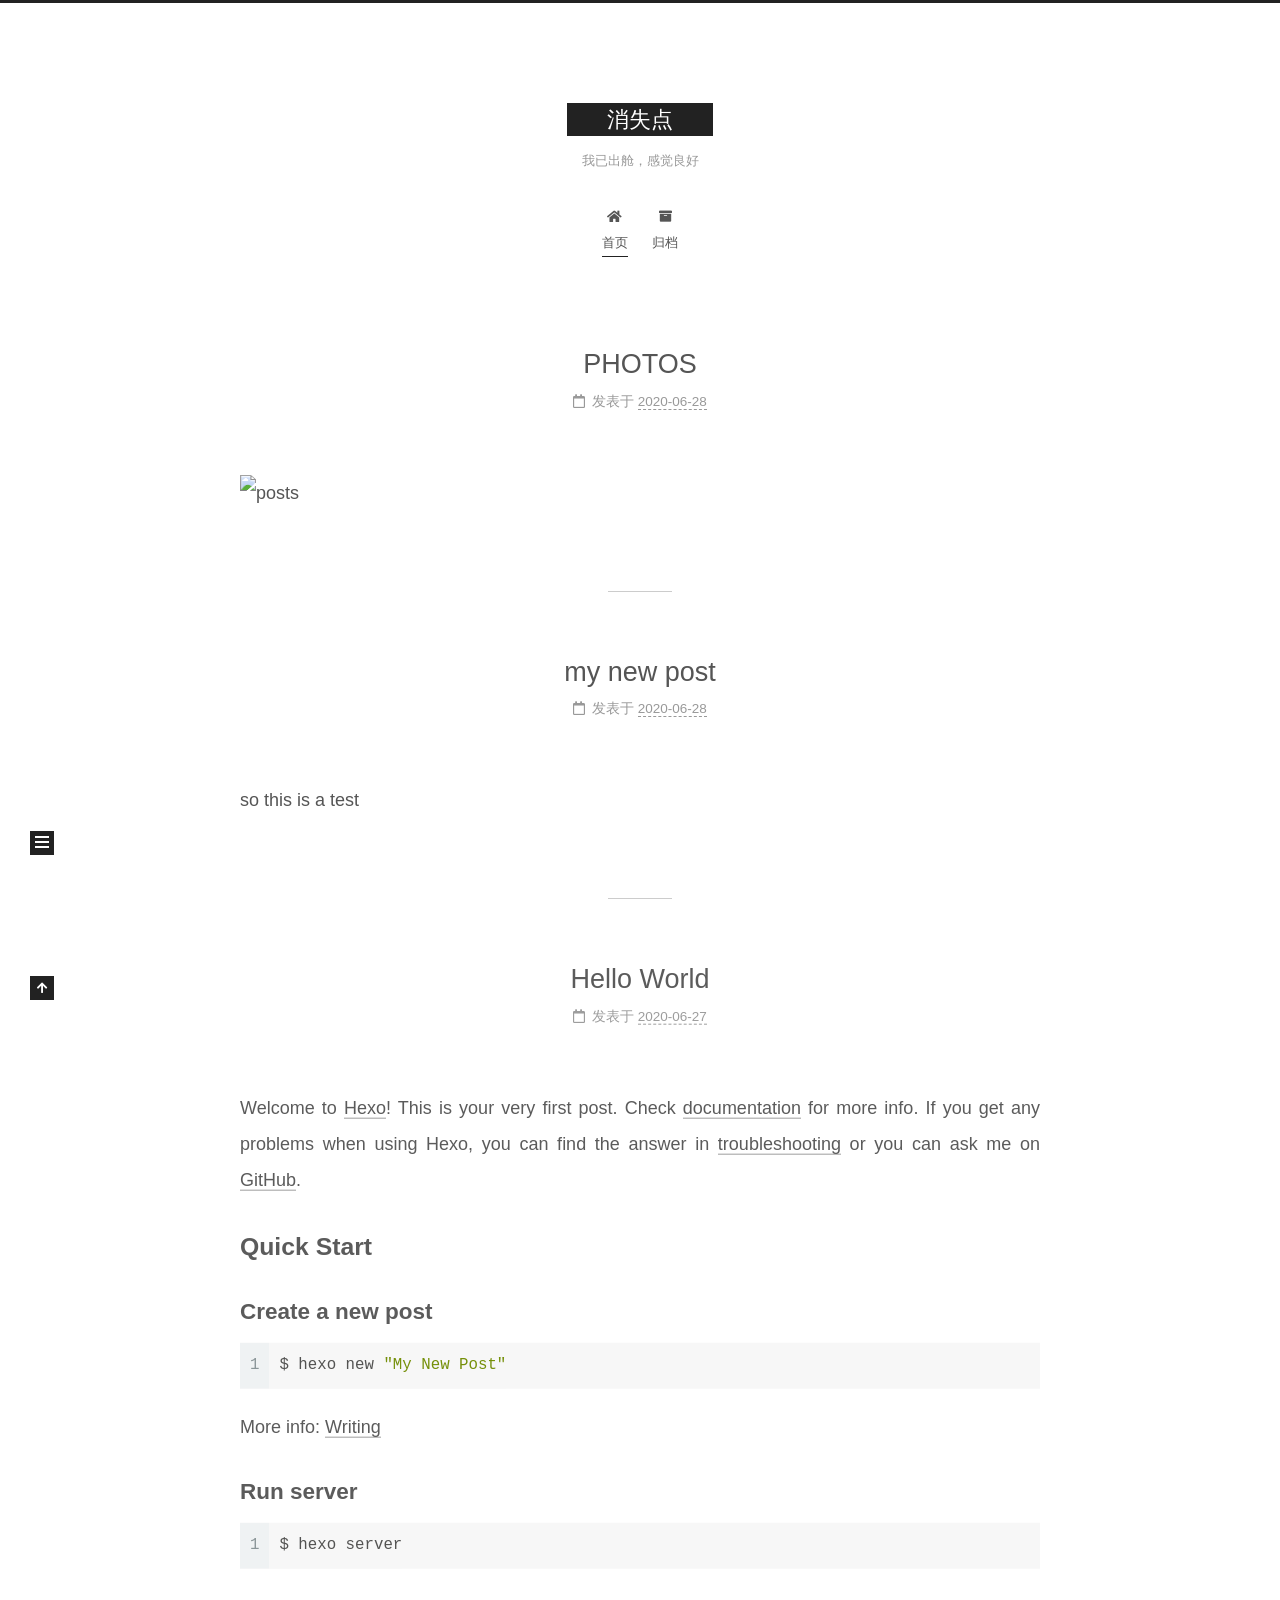
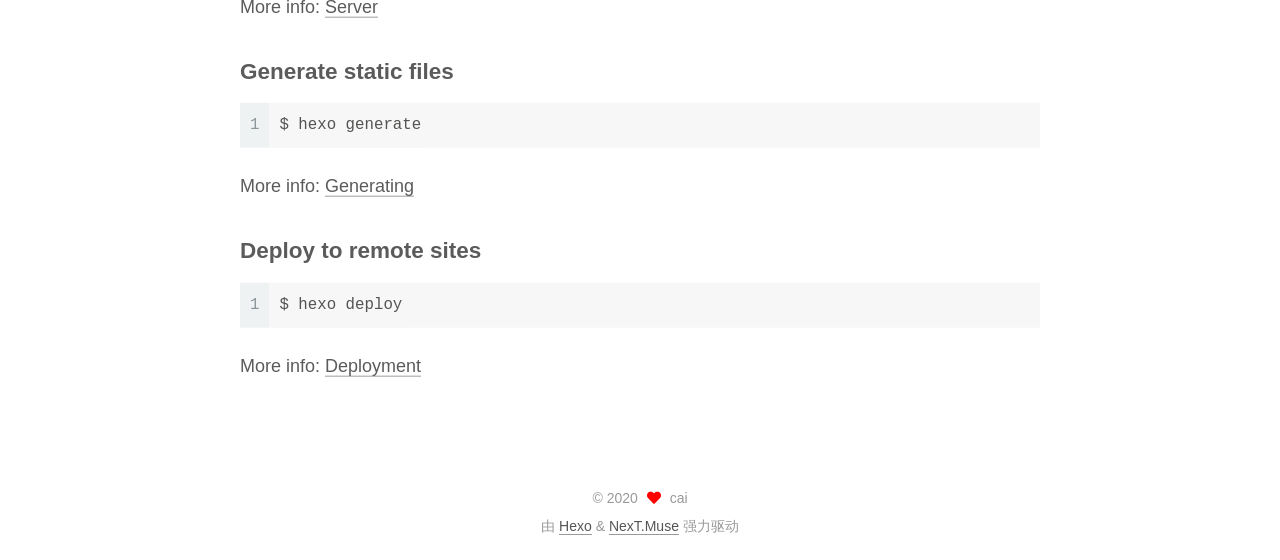
==== index.html @ 038d7386 "Site updated: 2020-06-28 14:31:58" ====
<!DOCTYPE html>
<html lang="zh-CN">
<head>
  <meta charset="UTF-8">
<meta name="viewport" content="width=device-width, initial-scale=1, maximum-scale=2">
<meta name="theme-color" content="#222">
<meta name="generator" content="Hexo 4.2.1">
  <link rel="apple-touch-icon" sizes="180x180" href="/images/apple-touch-icon-next.png">
  <link rel="icon" type="image/png" sizes="32x32" href="/images/favicon-32x32-next.png">
  <link rel="icon" type="image/png" sizes="16x16" href="/images/favicon-16x16-next.png">
  <link rel="mask-icon" href="/images/logo.svg" color="#222">

<link rel="stylesheet" href="/css/main.css">


<link rel="stylesheet" href="/lib/font-awesome/css/all.min.css">

<script id="hexo-configurations">
    var NexT = window.NexT || {};
    var CONFIG = {"hostname":"yoursite.com","root":"/","scheme":"Muse","version":"7.8.0","exturl":false,"sidebar":{"position":"left","display":"post","padding":18,"offset":12,"onmobile":false},"copycode":{"enable":false,"show_result":false,"style":null},"back2top":{"enable":true,"sidebar":false,"scrollpercent":false},"bookmark":{"enable":false,"color":"#222","save":"auto"},"fancybox":false,"mediumzoom":false,"lazyload":false,"pangu":false,"comments":{"style":"tabs","active":null,"storage":true,"lazyload":false,"nav":null},"algolia":{"hits":{"per_page":10},"labels":{"input_placeholder":"Search for Posts","hits_empty":"We didn't find any results for the search: ${query}","hits_stats":"${hits} results found in ${time} ms"}},"localsearch":{"enable":false,"trigger":"auto","top_n_per_article":1,"unescape":false,"preload":false},"motion":{"enable":true,"async":false,"transition":{"post_block":"fadeIn","post_header":"slideDownIn","post_body":"slideDownIn","coll_header":"slideLeftIn","sidebar":"slideUpIn"}}};
  </script>

  <meta property="og:type" content="website">
<meta property="og:title" content="消失点">
<meta property="og:url" content="http://yoursite.com/index.html">
<meta property="og:site_name" content="消失点">
<meta property="og:locale" content="zh_CN">
<meta property="article:author" content="cai">
<meta name="twitter:card" content="summary">

<link rel="canonical" href="http://yoursite.com/">


<script id="page-configurations">
  // https://hexo.io/docs/variables.html
  CONFIG.page = {
    sidebar: "",
    isHome : true,
    isPost : false,
    lang   : 'zh-CN'
  };
</script>

  <title>消失点</title>
  






  <noscript>
  <style>
  .use-motion .brand,
  .use-motion .menu-item,
  .sidebar-inner,
  .use-motion .post-block,
  .use-motion .pagination,
  .use-motion .comments,
  .use-motion .post-header,
  .use-motion .post-body,
  .use-motion .collection-header { opacity: initial; }

  .use-motion .site-title,
  .use-motion .site-subtitle {
    opacity: initial;
    top: initial;
  }

  .use-motion .logo-line-before i { left: initial; }
  .use-motion .logo-line-after i { right: initial; }
  </style>
</noscript>

</head>

<body itemscope itemtype="http://schema.org/WebPage">
  <div class="container use-motion">
    <div class="headband"></div>

    <header class="header" itemscope itemtype="http://schema.org/WPHeader">
      <div class="header-inner"><div class="site-brand-container">
  <div class="site-nav-toggle">
    <div class="toggle" aria-label="切换导航栏">
      <span class="toggle-line toggle-line-first"></span>
      <span class="toggle-line toggle-line-middle"></span>
      <span class="toggle-line toggle-line-last"></span>
    </div>
  </div>

  <div class="site-meta">

    <a href="/" class="brand" rel="start">
      <span class="logo-line-before"><i></i></span>
      <h1 class="site-title">消失点</h1>
      <span class="logo-line-after"><i></i></span>
    </a>
      <p class="site-subtitle" itemprop="description">我已出舱，感觉良好</p>
  </div>

  <div class="site-nav-right">
    <div class="toggle popup-trigger">
    </div>
  </div>
</div>




<nav class="site-nav">
  <ul id="menu" class="main-menu menu">
        <li class="menu-item menu-item-home">

    <a href="/" rel="section"><i class="fa fa-home fa-fw"></i>首页</a>

  </li>
        <li class="menu-item menu-item-archives">

    <a href="/archives/" rel="section"><i class="fa fa-archive fa-fw"></i>归档</a>

  </li>
  </ul>
</nav>




</div>
    </header>

    
  <div class="back-to-top">
    <i class="fa fa-arrow-up"></i>
    <span>0%</span>
  </div>


    <main class="main">
      <div class="main-inner">
        <div class="content-wrap">
          

          <div class="content index posts-expand">
            
      
  
  
  <article itemscope itemtype="http://schema.org/Article" class="post-block" lang="zh-CN">
    <link itemprop="mainEntityOfPage" href="http://yoursite.com/2020/06/28/PHOTOS/">

    <span hidden itemprop="author" itemscope itemtype="http://schema.org/Person">
      <meta itemprop="image" content="/images/avatar.gif">
      <meta itemprop="name" content="cai">
      <meta itemprop="description" content="">
    </span>

    <span hidden itemprop="publisher" itemscope itemtype="http://schema.org/Organization">
      <meta itemprop="name" content="消失点">
    </span>
      <header class="post-header">
        <h2 class="post-title" itemprop="name headline">
          
            <a href="/2020/06/28/PHOTOS/" class="post-title-link" itemprop="url">PHOTOS</a>
        </h2>

        <div class="post-meta">
            <span class="post-meta-item">
              <span class="post-meta-item-icon">
                <i class="far fa-calendar"></i>
              </span>
              <span class="post-meta-item-text">发表于</span>
              

              <time title="创建时间：2020-06-28 14:05:28 / 修改时间：14:31:45" itemprop="dateCreated datePublished" datetime="2020-06-28T14:05:28+08:00">2020-06-28</time>
            </span>

          

        </div>
      </header>

    
    
    
    <div class="post-body" itemprop="articleBody">

      
          <p><img src="/.com//M8.JPEG" alt="posts"></p>

      
    </div>

    
    
    
      <footer class="post-footer">
        <div class="post-eof"></div>
      </footer>
  </article>
  
  
  

      
  
  
  <article itemscope itemtype="http://schema.org/Article" class="post-block" lang="zh-CN">
    <link itemprop="mainEntityOfPage" href="http://yoursite.com/2020/06/28/my-new-post/">

    <span hidden itemprop="author" itemscope itemtype="http://schema.org/Person">
      <meta itemprop="image" content="/images/avatar.gif">
      <meta itemprop="name" content="cai">
      <meta itemprop="description" content="">
    </span>

    <span hidden itemprop="publisher" itemscope itemtype="http://schema.org/Organization">
      <meta itemprop="name" content="消失点">
    </span>
      <header class="post-header">
        <h2 class="post-title" itemprop="name headline">
          
            <a href="/2020/06/28/my-new-post/" class="post-title-link" itemprop="url">my new post</a>
        </h2>

        <div class="post-meta">
            <span class="post-meta-item">
              <span class="post-meta-item-icon">
                <i class="far fa-calendar"></i>
              </span>
              <span class="post-meta-item-text">发表于</span>
              

              <time title="创建时间：2020-06-28 00:54:58 / 修改时间：00:56:15" itemprop="dateCreated datePublished" datetime="2020-06-28T00:54:58+08:00">2020-06-28</time>
            </span>

          

        </div>
      </header>

    
    
    
    <div class="post-body" itemprop="articleBody">

      
          <p>so this is a test</p>

      
    </div>

    
    
    
      <footer class="post-footer">
        <div class="post-eof"></div>
      </footer>
  </article>
  
  
  

      
  
  
  <article itemscope itemtype="http://schema.org/Article" class="post-block" lang="zh-CN">
    <link itemprop="mainEntityOfPage" href="http://yoursite.com/2020/06/27/hello-world/">

    <span hidden itemprop="author" itemscope itemtype="http://schema.org/Person">
      <meta itemprop="image" content="/images/avatar.gif">
      <meta itemprop="name" content="cai">
      <meta itemprop="description" content="">
    </span>

    <span hidden itemprop="publisher" itemscope itemtype="http://schema.org/Organization">
      <meta itemprop="name" content="消失点">
    </span>
      <header class="post-header">
        <h2 class="post-title" itemprop="name headline">
          
            <a href="/2020/06/27/hello-world/" class="post-title-link" itemprop="url">Hello World</a>
        </h2>

        <div class="post-meta">
            <span class="post-meta-item">
              <span class="post-meta-item-icon">
                <i class="far fa-calendar"></i>
              </span>
              <span class="post-meta-item-text">发表于</span>

              <time title="创建时间：2020-06-27 16:49:58" itemprop="dateCreated datePublished" datetime="2020-06-27T16:49:58+08:00">2020-06-27</time>
            </span>

          

        </div>
      </header>

    
    
    
    <div class="post-body" itemprop="articleBody">

      
          <p>Welcome to <a href="https://hexo.io/" target="_blank" rel="noopener">Hexo</a>! This is your very first post. Check <a href="https://hexo.io/docs/" target="_blank" rel="noopener">documentation</a> for more info. If you get any problems when using Hexo, you can find the answer in <a href="https://hexo.io/docs/troubleshooting.html" target="_blank" rel="noopener">troubleshooting</a> or you can ask me on <a href="https://github.com/hexojs/hexo/issues" target="_blank" rel="noopener">GitHub</a>.</p>
<h2 id="Quick-Start"><a href="#Quick-Start" class="headerlink" title="Quick Start"></a>Quick Start</h2><h3 id="Create-a-new-post"><a href="#Create-a-new-post" class="headerlink" title="Create a new post"></a>Create a new post</h3><figure class="highlight bash"><table><tr><td class="gutter"><pre><span class="line">1</span><br></pre></td><td class="code"><pre><span class="line">$ hexo new <span class="string">"My New Post"</span></span><br></pre></td></tr></table></figure>

<p>More info: <a href="https://hexo.io/docs/writing.html" target="_blank" rel="noopener">Writing</a></p>
<h3 id="Run-server"><a href="#Run-server" class="headerlink" title="Run server"></a>Run server</h3><figure class="highlight bash"><table><tr><td class="gutter"><pre><span class="line">1</span><br></pre></td><td class="code"><pre><span class="line">$ hexo server</span><br></pre></td></tr></table></figure>

<p>More info: <a href="https://hexo.io/docs/server.html" target="_blank" rel="noopener">Server</a></p>
<h3 id="Generate-static-files"><a href="#Generate-static-files" class="headerlink" title="Generate static files"></a>Generate static files</h3><figure class="highlight bash"><table><tr><td class="gutter"><pre><span class="line">1</span><br></pre></td><td class="code"><pre><span class="line">$ hexo generate</span><br></pre></td></tr></table></figure>

<p>More info: <a href="https://hexo.io/docs/generating.html" target="_blank" rel="noopener">Generating</a></p>
<h3 id="Deploy-to-remote-sites"><a href="#Deploy-to-remote-sites" class="headerlink" title="Deploy to remote sites"></a>Deploy to remote sites</h3><figure class="highlight bash"><table><tr><td class="gutter"><pre><span class="line">1</span><br></pre></td><td class="code"><pre><span class="line">$ hexo deploy</span><br></pre></td></tr></table></figure>

<p>More info: <a href="https://hexo.io/docs/one-command-deployment.html" target="_blank" rel="noopener">Deployment</a></p>

      
    </div>

    
    
    
      <footer class="post-footer">
        <div class="post-eof"></div>
      </footer>
  </article>
  
  
  


  



          </div>
          

<script>
  window.addEventListener('tabs:register', () => {
    let { activeClass } = CONFIG.comments;
    if (CONFIG.comments.storage) {
      activeClass = localStorage.getItem('comments_active') || activeClass;
    }
    if (activeClass) {
      let activeTab = document.querySelector(`a[href="#comment-${activeClass}"]`);
      if (activeTab) {
        activeTab.click();
      }
    }
  });
  if (CONFIG.comments.storage) {
    window.addEventListener('tabs:click', event => {
      if (!event.target.matches('.tabs-comment .tab-content .tab-pane')) return;
      let commentClass = event.target.classList[1];
      localStorage.setItem('comments_active', commentClass);
    });
  }
</script>

        </div>
          
  
  <div class="toggle sidebar-toggle">
    <span class="toggle-line toggle-line-first"></span>
    <span class="toggle-line toggle-line-middle"></span>
    <span class="toggle-line toggle-line-last"></span>
  </div>

  <aside class="sidebar">
    <div class="sidebar-inner">

      <ul class="sidebar-nav motion-element">
        <li class="sidebar-nav-toc">
          文章目录
        </li>
        <li class="sidebar-nav-overview">
          站点概览
        </li>
      </ul>

      <!--noindex-->
      <div class="post-toc-wrap sidebar-panel">
      </div>
      <!--/noindex-->

      <div class="site-overview-wrap sidebar-panel">
        <div class="site-author motion-element" itemprop="author" itemscope itemtype="http://schema.org/Person">
  <p class="site-author-name" itemprop="name">cai</p>
  <div class="site-description" itemprop="description"></div>
</div>
<div class="site-state-wrap motion-element">
  <nav class="site-state">
      <div class="site-state-item site-state-posts">
          <a href="/archives/">
        
          <span class="site-state-item-count">3</span>
          <span class="site-state-item-name">日志</span>
        </a>
      </div>
      <div class="site-state-item site-state-tags">
        <span class="site-state-item-count">2</span>
        <span class="site-state-item-name">标签</span>
      </div>
  </nav>
</div>



      </div>

    </div>
  </aside>
  <div id="sidebar-dimmer"></div>


      </div>
    </main>

    <footer class="footer">
      <div class="footer-inner">
        

        

<div class="copyright">
  
  &copy; 
  <span itemprop="copyrightYear">2020</span>
  <span class="with-love">
    <i class="fa fa-heart"></i>
  </span>
  <span class="author" itemprop="copyrightHolder">cai</span>
</div>
  <div class="powered-by">由 <a href="https://hexo.io/" class="theme-link" rel="noopener" target="_blank">Hexo</a> & <a href="https://muse.theme-next.org/" class="theme-link" rel="noopener" target="_blank">NexT.Muse</a> 强力驱动
  </div>

        








      </div>
    </footer>
  </div>

  
  <script src="/lib/anime.min.js"></script>
  <script src="/lib/velocity/velocity.min.js"></script>
  <script src="/lib/velocity/velocity.ui.min.js"></script>

<script src="/js/utils.js"></script>

<script src="/js/motion.js"></script>


<script src="/js/schemes/muse.js"></script>


<script src="/js/next-boot.js"></script>




  















  

  

</body>
</html>
---- css/main.css ----
:root {
  --body-bg-color: #fff;
  --content-bg-color: #fff;
  --card-bg-color: #f5f5f5;
  --text-color: #555;
  --blockquote-color: #666;
  --link-color: #555;
  --link-hover-color: #222;
  --brand-color: #fff;
  --brand-hover-color: #fff;
  --table-row-odd-bg-color: #f9f9f9;
  --table-row-hover-bg-color: #f5f5f5;
  --menu-item-bg-color: #f5f5f5;
  --btn-default-bg: #222;
  --btn-default-color: #fff;
  --btn-default-border-color: #222;
  --btn-default-hover-bg: #fff;
  --btn-default-hover-color: #222;
  --btn-default-hover-border-color: #222;
}
html {
  line-height: 1.15; /* 1 */
  -webkit-text-size-adjust: 100%; /* 2 */
}
body {
  margin: 0;
}
main {
  display: block;
}
h1 {
  font-size: 2em;
  margin: 0.67em 0;
}
hr {
  box-sizing: content-box; /* 1 */
  height: 0; /* 1 */
  overflow: visible; /* 2 */
}
pre {
  font-family: monospace, monospace; /* 1 */
  font-size: 1em; /* 2 */
}
a {
  background: transparent;
}
abbr[title] {
  border-bottom: none; /* 1 */
  text-decoration: underline; /* 2 */
  text-decoration: underline dotted; /* 2 */
}
b,
strong {
  font-weight: bolder;
}
code,
kbd,
samp {
  font-family: monospace, monospace; /* 1 */
  font-size: 1em; /* 2 */
}
small {
  font-size: 80%;
}
sub,
sup {
  font-size: 75%;
  line-height: 0;
  position: relative;
  vertical-align: baseline;
}
sub {
  bottom: -0.25em;
}
sup {
  top: -0.5em;
}
img {
  border-style: none;
}
button,
input,
optgroup,
select,
textarea {
  font-family: inherit; /* 1 */
  font-size: 100%; /* 1 */
  line-height: 1.15; /* 1 */
  margin: 0; /* 2 */
}
button,
input {
/* 1 */
  overflow: visible;
}
button,
select {
/* 1 */
  text-transform: none;
}
button,
[type='button'],
[type='reset'],
[type='submit'] {
  -webkit-appearance: button;
}
button::-moz-focus-inner,
[type='button']::-moz-focus-inner,
[type='reset']::-moz-focus-inner,
[type='submit']::-moz-focus-inner {
  border-style: none;
  padding: 0;
}
button:-moz-focusring,
[type='button']:-moz-focusring,
[type='reset']:-moz-focusring,
[type='submit']:-moz-focusring {
  outline: 1px dotted ButtonText;
}
fieldset {
  padding: 0.35em 0.75em 0.625em;
}
legend {
  box-sizing: border-box; /* 1 */
  color: inherit; /* 2 */
  display: table; /* 1 */
  max-width: 100%; /* 1 */
  padding: 0; /* 3 */
  white-space: normal; /* 1 */
}
progress {
  vertical-align: baseline;
}
textarea {
  overflow: auto;
}
[type='checkbox'],
[type='radio'] {
  box-sizing: border-box; /* 1 */
  padding: 0; /* 2 */
}
[type='number']::-webkit-inner-spin-button,
[type='number']::-webkit-outer-spin-button {
  height: auto;
}
[type='search'] {
  outline-offset: -2px; /* 2 */
  -webkit-appearance: textfield; /* 1 */
}
[type='search']::-webkit-search-decoration {
  -webkit-appearance: none;
}
::-webkit-file-upload-button {
  font: inherit; /* 2 */
  -webkit-appearance: button; /* 1 */
}
details {
  display: block;
}
summary {
  display: list-item;
}
template {
  display: none;
}
[hidden] {
  display: none;
}
::selection {
  background: #262a30;
  color: #eee;
}
html,
body {
  height: 100%;
}
body {
  background: var(--body-bg-color);
  color: var(--text-color);
  font-family: 'Lato', "PingFang SC", "Microsoft YaHei", sans-serif;
  font-size: 1em;
  line-height: 2;
}
@media (max-width: 991px) {
  body {
    padding-left: 0 !important;
    padding-right: 0 !important;
  }
}
h1,
h2,
h3,
h4,
h5,
h6 {
  font-family: 'Lato', "PingFang SC", "Microsoft YaHei", sans-serif;
  font-weight: bold;
  line-height: 1.5;
  margin: 20px 0 15px;
}
h1 {
  font-size: 1.5em;
}
h2 {
  font-size: 1.375em;
}
h3 {
  font-size: 1.25em;
}
h4 {
  font-size: 1.125em;
}
h5 {
  font-size: 1em;
}
h6 {
  font-size: 0.875em;
}
p {
  margin: 0 0 20px 0;
}
a,
span.exturl {
  border-bottom: 1px solid #999;
  color: var(--link-color);
  outline: 0;
  text-decoration: none;
  overflow-wrap: break-word;
  word-wrap: break-word;
  cursor: pointer;
}
a:hover,
span.exturl:hover {
  border-bottom-color: var(--link-hover-color);
  color: var(--link-hover-color);
}
iframe,
img,
video {
  display: block;
  margin-left: auto;
  margin-right: auto;
  max-width: 100%;
}
hr {
  background-image: repeating-linear-gradient(-45deg, #ddd, #ddd 4px, transparent 4px, transparent 8px);
  border: 0;
  height: 3px;
  margin: 40px 0;
}
blockquote {
  border-left: 4px solid #ddd;
  color: var(--blockquote-color);
  margin: 0;
  padding: 0 15px;
}
blockquote cite::before {
  content: '-';
  padding: 0 5px;
}
dt {
  font-weight: bold;
}
dd {
  margin: 0;
  padding: 0;
}
kbd {
  background-color: #f5f5f5;
  background-image: linear-gradient(#eee, #fff, #eee);
  border: 1px solid #ccc;
  border-radius: 0.2em;
  box-shadow: 0.1em 0.1em 0.2em rgba(0,0,0,0.1);
  color: #555;
  font-family: inherit;
  padding: 0.1em 0.3em;
  white-space: nowrap;
}
.table-container {
  overflow: auto;
}
table {
  border-collapse: collapse;
  border-spacing: 0;
  font-size: 0.875em;
  margin: 0 0 20px 0;
  width: 100%;
}
tbody tr:nth-of-type(odd) {
  background: var(--table-row-odd-bg-color);
}
tbody tr:hover {
  background: var(--table-row-hover-bg-color);
}
caption,
th,
td {
  font-weight: normal;
  padding: 8px;
  vertical-align: middle;
}
th,
td {
  border: 1px solid #ddd;
  border-bottom: 3px solid #ddd;
}
th {
  font-weight: 700;
  padding-bottom: 10px;
}
td {
  border-bottom-width: 1px;
}
.btn {
  background: var(--btn-default-bg);
  border: 2px solid var(--btn-default-border-color);
  border-radius: 0;
  color: var(--btn-default-color);
  display: inline-block;
  font-size: 0.875em;
  line-height: 2;
  padding: 0 20px;
  text-decoration: none;
  transition-property: background-color;
  transition-delay: 0s;
  transition-duration: 0.2s;
  transition-timing-function: ease-in-out;
}
.btn:hover {
  background: var(--btn-default-hover-bg);
  border-color: var(--btn-default-hover-border-color);
  color: var(--btn-default-hover-color);
}
.btn + .btn {
  margin: 0 0 8px 8px;
}
.btn .fa-fw {
  text-align: left;
  width: 1.285714285714286em;
}
.toggle {
  line-height: 0;
}
.toggle .toggle-line {
  background: #fff;
  display: inline-block;
  height: 2px;
  left: 0;
  position: relative;
  top: 0;
  transition: all 0.4s;
  vertical-align: top;
  width: 100%;
}
.toggle .toggle-line:not(:first-child) {
  margin-top: 3px;
}
.toggle.toggle-arrow .toggle-line-first {
  left: 50%;
  top: 2px;
  transform: rotate(45deg);
  width: 50%;
}
.toggle.toggle-arrow .toggle-line-middle {
  left: 2px;
  width: 90%;
}
.toggle.toggle-arrow .toggle-line-last {
  left: 50%;
  top: -2px;
  transform: rotate(-45deg);
  width: 50%;
}
.toggle.toggle-close .toggle-line-first {
  transform: rotate(-45deg);
  top: 5px;
}
.toggle.toggle-close .toggle-line-middle {
  opacity: 0;
}
.toggle.toggle-close .toggle-line-last {
  transform: rotate(45deg);
  top: -5px;
}
.highlight,
pre {
  background: #f7f7f7;
  color: #4d4d4c;
  line-height: 1.6;
  margin: 0 auto 20px;
}
pre,
code {
  font-family: consolas, Menlo, monospace, "PingFang SC", "Microsoft YaHei";
}
code {
  background: #eee;
  border-radius: 3px;
  color: #555;
  padding: 2px 4px;
  overflow-wrap: break-word;
  word-wrap: break-word;
}
.highlight *::selection {
  background: #d6d6d6;
}
.highlight pre {
  border: 0;
  margin: 0;
  padding: 10px 0;
}
.highlight table {
  border: 0;
  margin: 0;
  width: auto;
}
.highlight td {
  border: 0;
  padding: 0;
}
.highlight figcaption {
  background: #eff2f3;
  color: #4d4d4c;
  display: flex;
  font-size: 0.875em;
  justify-content: space-between;
  line-height: 1.2;
  padding: 0.5em;
}
.highlight figcaption a {
  color: #4d4d4c;
}
.highlight figcaption a:hover {
  border-bottom-color: #4d4d4c;
}
.highlight .gutter {
  -moz-user-select: none;
  -ms-user-select: none;
  -webkit-user-select: none;
  user-select: none;
}
.highlight .gutter pre {
  background: #eff2f3;
  color: #869194;
  padding-left: 10px;
  padding-right: 10px;
  text-align: right;
}
.highlight .code pre {
  background: #f7f7f7;
  padding-left: 10px;
  width: 100%;
}
.gist table {
  width: auto;
}
.gist table td {
  border: 0;
}
pre {
  overflow: auto;
  padding: 10px;
}
pre code {
  background: none;
  color: #4d4d4c;
  font-size: 0.875em;
  padding: 0;
  text-shadow: none;
}
pre .deletion {
  background: #fdd;
}
pre .addition {
  background: #dfd;
}
pre .meta {
  color: #eab700;
  -moz-user-select: none;
  -ms-user-select: none;
  -webkit-user-select: none;
  user-select: none;
}
pre .comment {
  color: #8e908c;
}
pre .variable,
pre .attribute,
pre .tag,
pre .name,
pre .regexp,
pre .ruby .constant,
pre .xml .tag .title,
pre .xml .pi,
pre .xml .doctype,
pre .html .doctype,
pre .css .id,
pre .css .class,
pre .css .pseudo {
  color: #c82829;
}
pre .number,
pre .preprocessor,
pre .built_in,
pre .builtin-name,
pre .literal,
pre .params,
pre .constant,
pre .command {
  color: #f5871f;
}
pre .ruby .class .title,
pre .css .rules .attribute,
pre .string,
pre .symbol,
pre .value,
pre .inheritance,
pre .header,
pre .ruby .symbol,
pre .xml .cdata,
pre .special,
pre .formula {
  color: #718c00;
}
pre .title,
pre .css .hexcolor {
  color: #3e999f;
}
pre .function,
pre .python .decorator,
pre .python .title,
pre .ruby .function .title,
pre .ruby .title .keyword,
pre .perl .sub,
pre .javascript .title,
pre .coffeescript .title {
  color: #4271ae;
}
pre .keyword,
pre .javascript .function {
  color: #8959a8;
}
.blockquote-center {
  border-left: none;
  margin: 40px 0;
  padding: 0;
  position: relative;
  text-align: center;
}
.blockquote-center .fa {
  display: block;
  opacity: 0.6;
  position: absolute;
  width: 100%;
}
.blockquote-center .fa-quote-left {
  border-top: 1px solid #ccc;
  text-align: left;
  top: -20px;
}
.blockquote-center .fa-quote-right {
  border-bottom: 1px solid #ccc;
  text-align: right;
  bottom: -20px;
}
.blockquote-center p,
.blockquote-center div {
  text-align: center;
}
.post-body .group-picture img {
  margin: 0 auto;
  padding: 0 3px;
}
.group-picture-row {
  margin-bottom: 6px;
  overflow: hidden;
}
.group-picture-column {
  float: left;
  margin-bottom: 10px;
}
.post-body .label {
  color: #555;
  display: inline;
  padding: 0 2px;
}
.post-body .label.default {
  background: #f0f0f0;
}
.post-body .label.primary {
  background: #efe6f7;
}
.post-body .label.info {
  background: #e5f2f8;
}
.post-body .label.success {
  background: #e7f4e9;
}
.post-body .label.warning {
  background: #fcf6e1;
}
.post-body .label.danger {
  background: #fae8eb;
}
.post-body .tabs {
  margin-bottom: 20px;
}
.post-body .tabs,
.tabs-comment {
  display: block;
  padding-top: 10px;
  position: relative;
}
.post-body .tabs ul.nav-tabs,
.tabs-comment ul.nav-tabs {
  display: flex;
  flex-wrap: wrap;
  margin: 0;
  margin-bottom: -1px;
  padding: 0;
}
@media (max-width: 413px) {
  .post-body .tabs ul.nav-tabs,
  .tabs-comment ul.nav-tabs {
    display: block;
    margin-bottom: 5px;
  }
}
.post-body .tabs ul.nav-tabs li.tab,
.tabs-comment ul.nav-tabs li.tab {
  border-bottom: 1px solid #ddd;
  border-left: 1px solid transparent;
  border-right: 1px solid transparent;
  border-top: 3px solid transparent;
  flex-grow: 1;
  list-style-type: none;
  border-radius: 0 0 0 0;
}
@media (max-width: 413px) {
  .post-body .tabs ul.nav-tabs li.tab,
  .tabs-comment ul.nav-tabs li.tab {
    border-bottom: 1px solid transparent;
    border-left: 3px solid transparent;
    border-right: 1px solid transparent;
    border-top: 1px solid transparent;
  }
}
@media (max-width: 413px) {
  .post-body .tabs ul.nav-tabs li.tab,
  .tabs-comment ul.nav-tabs li.tab {
    border-radius: 0;
  }
}
.post-body .tabs ul.nav-tabs li.tab a,
.tabs-comment ul.nav-tabs li.tab a {
  border-bottom: initial;
  display: block;
  line-height: 1.8;
  outline: 0;
  padding: 0.25em 0.75em;
  text-align: center;
  transition-delay: 0s;
  transition-duration: 0.2s;
  transition-timing-function: ease-out;
}
.post-body .tabs ul.nav-tabs li.tab a i,
.tabs-comment ul.nav-tabs li.tab a i {
  width: 1.285714285714286em;
}
.post-body .tabs ul.nav-tabs li.tab.active,
.tabs-comment ul.nav-tabs li.tab.active {
  border-bottom: 1px solid transparent;
  border-left: 1px solid #ddd;
  border-right: 1px solid #ddd;
  border-top: 3px solid #fc6423;
}
@media (max-width: 413px) {
  .post-body .tabs ul.nav-tabs li.tab.active,
  .tabs-comment ul.nav-tabs li.tab.active {
    border-bottom: 1px solid #ddd;
    border-left: 3px solid #fc6423;
    border-right: 1px solid #ddd;
    border-top: 1px solid #ddd;
  }
}
.post-body .tabs ul.nav-tabs li.tab.active a,
.tabs-comment ul.nav-tabs li.tab.active a {
  color: var(--link-color);
  cursor: default;
}
.post-body .tabs .tab-content .tab-pane,
.tabs-comment .tab-content .tab-pane {
  border: 1px solid #ddd;
  border-top: 0;
  padding: 20px 20px 0 20px;
  border-radius: 0;
}
.post-body .tabs .tab-content .tab-pane:not(.active),
.tabs-comment .tab-content .tab-pane:not(.active) {
  display: none;
}
.post-body .tabs .tab-content .tab-pane.active,
.tabs-comment .tab-content .tab-pane.active {
  display: block;
}
.post-body .tabs .tab-content .tab-pane.active:nth-of-type(1),
.tabs-comment .tab-content .tab-pane.active:nth-of-type(1) {
  border-radius: 0 0 0 0;
}
@media (max-width: 413px) {
  .post-body .tabs .tab-content .tab-pane.active:nth-of-type(1),
  .tabs-comment .tab-content .tab-pane.active:nth-of-type(1) {
    border-radius: 0;
  }
}
.post-body .note {
  border-radius: 3px;
  margin-bottom: 20px;
  padding: 1em;
  position: relative;
  border: 1px solid #eee;
  border-left-width: 5px;
}
.post-body .note h2,
.post-body .note h3,
.post-body .note h4,
.post-body .note h5,
.post-body .note h6 {
  margin-top: 0;
  border-bottom: initial;
  margin-bottom: 0;
  padding-top: 0;
}
.post-body .note p:first-child,
.post-body .note ul:first-child,
.post-body .note ol:first-child,
.post-body .note table:first-child,
.post-body .note pre:first-child,
.post-body .note blockquote:first-child,
.post-body .note img:first-child {
  margin-top: 0;
}
.post-body .note p:last-child,
.post-body .note ul:last-child,
.post-body .note ol:last-child,
.post-body .note table:last-child,
.post-body .note pre:last-child,
.post-body .note blockquote:last-child,
.post-body .note img:last-child {
  margin-bottom: 0;
}
.post-body .note.default {
  border-left-color: #777;
}
.post-body .note.default h2,
.post-body .note.default h3,
.post-body .note.default h4,
.post-body .note.default h5,
.post-body .note.default h6 {
  color: #777;
}
.post-body .note.primary {
  border-left-color: #6f42c1;
}
.post-body .note.primary h2,
.post-body .note.primary h3,
.post-body .note.primary h4,
.post-body .note.primary h5,
.post-body .note.primary h6 {
  color: #6f42c1;
}
.post-body .note.info {
  border-left-color: #428bca;
}
.post-body .note.info h2,
.post-body .note.info h3,
.post-body .note.info h4,
.post-body .note.info h5,
.post-body .note.info h6 {
  color: #428bca;
}
.post-body .note.success {
  border-left-color: #5cb85c;
}
.post-body .note.success h2,
.post-body .note.success h3,
.post-body .note.success h4,
.post-body .note.success h5,
.post-body .note.success h6 {
  color: #5cb85c;
}
.post-body .note.warning {
  border-left-color: #f0ad4e;
}
.post-body .note.warning h2,
.post-body .note.warning h3,
.post-body .note.warning h4,
.post-body .note.warning h5,
.post-body .note.warning h6 {
  color: #f0ad4e;
}
.post-body .note.danger {
  border-left-color: #d9534f;
}
.post-body .note.danger h2,
.post-body .note.danger h3,
.post-body .note.danger h4,
.post-body .note.danger h5,
.post-body .note.danger h6 {
  color: #d9534f;
}
.pagination .prev,
.pagination .next,
.pagination .page-number,
.pagination .space {
  display: inline-block;
  margin: 0 10px;
  padding: 0 11px;
  position: relative;
  top: -1px;
}
@media (max-width: 767px) {
  .pagination .prev,
  .pagination .next,
  .pagination .page-number,
  .pagination .space {
    margin: 0 5px;
  }
}
.pagination {
  border-top: 1px solid #eee;
  margin: 120px 0 0;
  text-align: center;
}
.pagination .prev,
.pagination .next,
.pagination .page-number {
  border-bottom: 0;
  border-top: 1px solid #eee;
  transition-property: border-color;
  transition-delay: 0s;
  transition-duration: 0.2s;
  transition-timing-function: ease-in-out;
}
.pagination .prev:hover,
.pagination .next:hover,
.pagination .page-number:hover {
  border-top-color: #222;
}
.pagination .space {
  margin: 0;
  padding: 0;
}
.pagination .prev {
  margin-left: 0;
}
.pagination .next {
  margin-right: 0;
}
.pagination .page-number.current {
  background: #ccc;
  border-top-color: #ccc;
  color: #fff;
}
@media (max-width: 767px) {
  .pagination {
    border-top: none;
  }
  .pagination .prev,
  .pagination .next,
  .pagination .page-number {
    border-bottom: 1px solid #eee;
    border-top: 0;
    margin-bottom: 10px;
    padding: 0 10px;
  }
  .pagination .prev:hover,
  .pagination .next:hover,
  .pagination .page-number:hover {
    border-bottom-color: #222;
  }
}
.comments {
  margin-top: 60px;
  overflow: hidden;
}
.comment-button-group {
  display: flex;
  flex-wrap: wrap-reverse;
  justify-content: center;
  margin: 1em 0;
}
.comment-button-group .comment-button {
  margin: 0.1em 0.2em;
}
.comment-button-group .comment-button.active {
  background: var(--btn-default-hover-bg);
  border-color: var(--btn-default-hover-border-color);
  color: var(--btn-default-hover-color);
}
.comment-position {
  display: none;
}
.comment-position.active {
  display: block;
}
.tabs-comment {
  background: var(--content-bg-color);
  margin-top: 4em;
  padding-top: 0;
}
.tabs-comment .comments {
  border: 0;
  box-shadow: none;
  margin-top: 0;
  padding-top: 0;
}
.container {
  min-height: 100%;
  position: relative;
}
.main-inner {
  margin: 0 auto;
  width: 700px;
}
@media (min-width: 1200px) {
  .main-inner {
    width: 800px;
  }
}
@media (min-width: 1600px) {
  .main-inner {
    width: 900px;
  }
}
@media (max-width: 767px) {
  .content-wrap {
    padding: 0 20px;
  }
}
.header {
  background: transparent;
}
.header-inner {
  margin: 0 auto;
  width: 700px;
}
@media (min-width: 1200px) {
  .header-inner {
    width: 800px;
  }
}
@media (min-width: 1600px) {
  .header-inner {
    width: 900px;
  }
}
.site-brand-container {
  display: flex;
  flex-shrink: 0;
  padding: 0 10px;
}
.headband {
  background: #222;
  height: 3px;
}
.site-meta {
  flex-grow: 1;
  text-align: center;
}
@media (max-width: 767px) {
  .site-meta {
    text-align: center;
  }
}
.brand {
  border-bottom: none;
  color: var(--brand-color);
  display: inline-block;
  line-height: 1.375em;
  padding: 0 40px;
  position: relative;
}
.brand:hover {
  color: var(--brand-hover-color);
}
.site-title {
  font-family: 'Lato', "PingFang SC", "Microsoft YaHei", sans-serif;
  font-size: 1.375em;
  font-weight: normal;
  margin: 0;
}
.site-subtitle {
  color: #999;
  font-size: 0.8125em;
  margin: 10px 0;
}
.use-motion .brand {
  opacity: 0;
}
.use-motion .site-title,
.use-motion .site-subtitle,
.use-motion .custom-logo-image {
  opacity: 0;
  position: relative;
  top: -10px;
}
.site-nav-toggle,
.site-nav-right {
  display: none;
}
@media (max-width: 767px) {
  .site-nav-toggle,
  .site-nav-right {
    display: flex;
    flex-direction: column;
    justify-content: center;
  }
}
.site-nav-toggle .toggle,
.site-nav-right .toggle {
  color: var(--text-color);
  padding: 10px;
  width: 22px;
}
.site-nav-toggle .toggle .toggle-line,
.site-nav-right .toggle .toggle-line {
  background: var(--text-color);
  border-radius: 1px;
}
.site-nav {
  display: block;
}
@media (max-width: 767px) {
  .site-nav {
    clear: both;
    display: none;
  }
}
.site-nav.site-nav-on {
  display: block;
}
.menu {
  margin-top: 20px;
  padding-left: 0;
  text-align: center;
}
.menu-item {
  display: inline-block;
  list-style: none;
  margin: 0 10px;
}
@media (max-width: 767px) {
  .menu-item {
    display: block;
    margin-top: 10px;
  }
  .menu-item.menu-item-search {
    display: none;
  }
}
.menu-item a,
.menu-item span.exturl {
  border-bottom: 0;
  display: block;
  font-size: 0.8125em;
  transition-property: border-color;
  transition-delay: 0s;
  transition-duration: 0.2s;
  transition-timing-function: ease-in-out;
}
@media (hover: none) {
  .menu-item a:hover,
  .menu-item span.exturl:hover {
    border-bottom-color: transparent !important;
  }
}
.menu-item .fa,
.menu-item .fab,
.menu-item .far,
.menu-item .fas {
  margin-right: 8px;
}
.menu-item .badge {
  display: inline-block;
  font-weight: bold;
  line-height: 1;
  margin-left: 0.35em;
  margin-top: 0.35em;
  text-align: center;
  white-space: nowrap;
}
@media (max-width: 767px) {
  .menu-item .badge {
    float: right;
    margin-left: 0;
  }
}
.menu-item-active a,
.menu .menu-item a:hover,
.menu .menu-item span.exturl:hover {
  background: var(--menu-item-bg-color);
}
.use-motion .menu-item {
  opacity: 0;
}
.sidebar {
  background: #222;
  bottom: 0;
  box-shadow: inset 0 2px 6px #000;
  position: fixed;
  top: 0;
}
@media (max-width: 991px) {
  .sidebar {
    display: none;
  }
}
.sidebar-inner {
  color: #999;
  padding: 18px 10px;
  text-align: center;
}
.cc-license {
  margin-top: 10px;
  text-align: center;
}
.cc-license .cc-opacity {
  border-bottom: none;
  opacity: 0.7;
}
.cc-license .cc-opacity:hover {
  opacity: 0.9;
}
.cc-license img {
  display: inline-block;
}
.site-author-image {
  border: 2px solid #333;
  display: block;
  margin: 0 auto;
  max-width: 96px;
  padding: 2px;
}
.site-author-name {
  color: #f5f5f5;
  font-weight: normal;
  margin: 5px 0 0;
  text-align: center;
}
.site-description {
  color: #999;
  font-size: 1em;
  margin-top: 5px;
  text-align: center;
}
.links-of-author {
  margin-top: 15px;
}
.links-of-author a,
.links-of-author span.exturl {
  border-bottom-color: #555;
  display: inline-block;
  font-size: 0.8125em;
  margin-bottom: 10px;
  margin-right: 10px;
  vertical-align: middle;
}
.links-of-author a::before,
.links-of-author span.exturl::before {
  background: #655286;
  border-radius: 50%;
  content: ' ';
  display: inline-block;
  height: 4px;
  margin-right: 3px;
  vertical-align: middle;
  width: 4px;
}
.sidebar-button {
  margin-top: 15px;
}
.sidebar-button a {
  border: 1px solid #fc6423;
  border-radius: 4px;
  color: #fc6423;
  display: inline-block;
  padding: 0 15px;
}
.sidebar-button a .fa,
.sidebar-button a .fab,
.sidebar-button a .far,
.sidebar-button a .fas {
  margin-right: 5px;
}
.sidebar-button a:hover {
  background: #fc6423;
  border: 1px solid #fc6423;
  color: #fff;
}
.sidebar-button a:hover .fa,
.sidebar-button a:hover .fab,
.sidebar-button a:hover .far,
.sidebar-button a:hover .fas {
  color: #fff;
}
.links-of-blogroll {
  font-size: 0.8125em;
  margin-top: 10px;
}
.links-of-blogroll-title {
  font-size: 0.875em;
  font-weight: 600;
  margin-top: 0;
}
.links-of-blogroll-list {
  list-style: none;
  margin: 0;
  padding: 0;
}
#sidebar-dimmer {
  display: none;
}
@media (max-width: 767px) {
  #sidebar-dimmer {
    background: #000;
    display: block;
    height: 100%;
    left: 100%;
    opacity: 0;
    position: fixed;
    top: 0;
    width: 100%;
    z-index: 1100;
  }
  .sidebar-active + #sidebar-dimmer {
    opacity: 0.7;
    transform: translateX(-100%);
    transition: opacity 0.5s;
  }
}
.sidebar-nav {
  margin: 0;
  padding-bottom: 20px;
  padding-left: 0;
}
.sidebar-nav li {
  border-bottom: 1px solid transparent;
  color: #666;
  cursor: pointer;
  display: inline-block;
  font-size: 0.875em;
}
.sidebar-nav li.sidebar-nav-overview {
  margin-left: 10px;
}
.sidebar-nav li:hover {
  color: #f5f5f5;
}
.sidebar-nav .sidebar-nav-active {
  border-bottom-color: #87daff;
  color: #87daff;
}
.sidebar-nav .sidebar-nav-active:hover {
  color: #87daff;
}
.sidebar-panel {
  display: none;
  overflow-x: hidden;
  overflow-y: auto;
}
.sidebar-panel-active {
  display: block;
}
.sidebar-toggle {
  background: #222;
  bottom: 45px;
  cursor: pointer;
  height: 14px;
  left: 30px;
  padding: 5px;
  position: fixed;
  width: 14px;
  z-index: 1300;
}
@media (max-width: 991px) {
  .sidebar-toggle {
    left: 20px;
    opacity: 0.8;
    display: none;
  }
}
.sidebar-toggle:hover .toggle-line {
  background: #87daff;
}
.post-toc {
  font-size: 0.875em;
}
.post-toc ol {
  list-style: none;
  margin: 0;
  padding: 0 2px 5px 10px;
  text-align: left;
}
.post-toc ol > ol {
  padding-left: 0;
}
.post-toc ol a {
  transition-property: all;
  transition-delay: 0s;
  transition-duration: 0.2s;
  transition-timing-function: ease-in-out;
}
.post-toc .nav-item {
  line-height: 1.8;
  overflow: hidden;
  text-overflow: ellipsis;
  white-space: nowrap;
}
.post-toc .nav .nav-child {
  display: none;
}
.post-toc .nav .active > .nav-child {
  display: block;
}
.post-toc .nav .active-current > .nav-child {
  display: block;
}
.post-toc .nav .active-current > .nav-child > .nav-item {
  display: block;
}
.post-toc .nav .active > a {
  border-bottom-color: #87daff;
  color: #87daff;
}
.post-toc .nav .active-current > a {
  color: #87daff;
}
.post-toc .nav .active-current > a:hover {
  color: #87daff;
}
.site-state {
  display: flex;
  justify-content: center;
  line-height: 1.4;
  margin-top: 10px;
  overflow: hidden;
  text-align: center;
  white-space: nowrap;
}
.site-state-item {
  padding: 0 15px;
}
.site-state-item:not(:first-child) {
  border-left: 1px solid #333;
}
.site-state-item a {
  border-bottom: none;
}
.site-state-item-count {
  display: block;
  font-size: 1.25em;
  font-weight: 600;
  text-align: center;
}
.site-state-item-name {
  color: inherit;
  font-size: 0.875em;
}
.footer {
  color: #999;
  font-size: 0.875em;
  padding: 20px 0;
}
.footer.footer-fixed {
  bottom: 0;
  left: 0;
  position: absolute;
  right: 0;
}
.footer-inner {
  box-sizing: border-box;
  margin: 0 auto;
  text-align: center;
  width: 700px;
}
@media (min-width: 1200px) {
  .footer-inner {
    width: 800px;
  }
}
@media (min-width: 1600px) {
  .footer-inner {
    width: 900px;
  }
}
.languages {
  display: inline-block;
  font-size: 1.125em;
  position: relative;
}
.languages .lang-select-label span {
  margin: 0 0.5em;
}
.languages .lang-select {
  height: 100%;
  left: 0;
  opacity: 0;
  position: absolute;
  top: 0;
  width: 100%;
}
.with-love {
  color: #ff0000;
  display: inline-block;
  margin: 0 5px;
}
.powered-by,
.theme-info {
  display: inline-block;
}
@-moz-keyframes iconAnimate {
  0%, 100% {
    transform: scale(1);
  }
  10%, 30% {
    transform: scale(0.9);
  }
  20%, 40%, 60%, 80% {
    transform: scale(1.1);
  }
  50%, 70% {
    transform: scale(1.1);
  }
}
@-webkit-keyframes iconAnimate {
  0%, 100% {
    transform: scale(1);
  }
  10%, 30% {
    transform: scale(0.9);
  }
  20%, 40%, 60%, 80% {
    transform: scale(1.1);
  }
  50%, 70% {
    transform: scale(1.1);
  }
}
@-o-keyframes iconAnimate {
  0%, 100% {
    transform: scale(1);
  }
  10%, 30% {
    transform: scale(0.9);
  }
  20%, 40%, 60%, 80% {
    transform: scale(1.1);
  }
  50%, 70% {
    transform: scale(1.1);
  }
}
@keyframes iconAnimate {
  0%, 100% {
    transform: scale(1);
  }
  10%, 30% {
    transform: scale(0.9);
  }
  20%, 40%, 60%, 80% {
    transform: scale(1.1);
  }
  50%, 70% {
    transform: scale(1.1);
  }
}
.back-to-top {
  font-size: 12px;
  text-align: center;
  transition-delay: 0s;
  transition-duration: 0.2s;
  transition-timing-function: ease-in-out;
}
.back-to-top {
  background: #222;
  bottom: -100px;
  box-sizing: border-box;
  color: #fff;
  cursor: pointer;
  left: 30px;
  opacity: 1;
  padding: 0 6px;
  position: fixed;
  transition-property: bottom;
  z-index: 1300;
  width: 24px;
}
.back-to-top span {
  display: none;
}
.back-to-top:hover {
  color: #87daff;
}
.back-to-top.back-to-top-on {
  bottom: 19px;
}
@media (max-width: 991px) {
  .back-to-top {
    left: 20px;
    opacity: 0.8;
  }
}
.post-body {
  font-family: 'Lato', "PingFang SC", "Microsoft YaHei", sans-serif;
  overflow-wrap: break-word;
  word-wrap: break-word;
}
@media (min-width: 1200px) {
  .post-body {
    font-size: 1.125em;
  }
}
.post-body .exturl .fa {
  font-size: 0.875em;
  margin-left: 4px;
}
.post-body .image-caption,
.post-body .figure .caption {
  color: #999;
  font-size: 0.875em;
  font-weight: bold;
  line-height: 1;
  margin: -20px auto 15px;
  text-align: center;
}
.post-sticky-flag {
  display: inline-block;
  transform: rotate(30deg);
}
.post-button {
  margin-top: 40px;
  text-align: center;
}
.use-motion .post-block,
.use-motion .pagination,
.use-motion .comments {
  opacity: 0;
}
.use-motion .post-header {
  opacity: 0;
}
.use-motion .post-body {
  opacity: 0;
}
.use-motion .collection-header {
  opacity: 0;
}
.posts-collapse {
  margin-left: 35px;
  position: relative;
}
@media (max-width: 767px) {
  .posts-collapse {
    margin-left: 0px;
    margin-right: 0px;
  }
}
.posts-collapse .collection-title {
  font-size: 1.125em;
  position: relative;
}
.posts-collapse .collection-title::before {
  background: #999;
  border: 1px solid #fff;
  border-radius: 50%;
  content: ' ';
  height: 10px;
  left: 0;
  margin-left: -6px;
  margin-top: -4px;
  position: absolute;
  top: 50%;
  width: 10px;
}
.posts-collapse .collection-year {
  font-size: 1.5em;
  font-weight: bold;
  margin: 60px 0;
  position: relative;
}
.posts-collapse .collection-year::before {
  background: #bbb;
  border-radius: 50%;
  content: ' ';
  height: 8px;
  left: 0;
  margin-left: -4px;
  margin-top: -4px;
  position: absolute;
  top: 50%;
  width: 8px;
}
.posts-collapse .collection-header {
  display: block;
  margin: 0 0 0 20px;
}
.posts-collapse .collection-header small {
  color: #bbb;
  margin-left: 5px;
}
.posts-collapse .post-header {
  border-bottom: 1px dashed #ccc;
  margin: 30px 0;
  padding-left: 15px;
  position: relative;
  transition-property: border;
  transition-delay: 0s;
  transition-duration: 0.2s;
  transition-timing-function: ease-in-out;
}
.posts-collapse .post-header::before {
  background: #bbb;
  border: 1px solid #fff;
  border-radius: 50%;
  content: ' ';
  height: 6px;
  left: 0;
  margin-left: -4px;
  position: absolute;
  top: 0.75em;
  transition-property: background;
  width: 6px;
  transition-delay: 0s;
  transition-duration: 0.2s;
  transition-timing-function: ease-in-out;
}
.posts-collapse .post-header:hover {
  border-bottom-color: #666;
}
.posts-collapse .post-header:hover::before {
  background: #222;
}
.posts-collapse .post-meta {
  display: inline;
  font-size: 0.75em;
  margin-right: 10px;
}
.posts-collapse .post-title {
  display: inline;
}
.posts-collapse .post-title a,
.posts-collapse .post-title span.exturl {
  border-bottom: none;
  color: var(--link-color);
}
.posts-collapse .post-title .fa-external-link-alt {
  font-size: 0.875em;
  margin-left: 5px;
}
.posts-collapse::before {
  background: #f5f5f5;
  content: ' ';
  height: 100%;
  left: 0;
  margin-left: -2px;
  position: absolute;
  top: 1.25em;
  width: 4px;
}
.post-eof {
  background: #ccc;
  height: 1px;
  margin: 80px auto 60px;
  text-align: center;
  width: 8%;
}
.post-block:last-of-type .post-eof {
  display: none;
}
.content {
  padding-top: 40px;
}
@media (min-width: 992px) {
  .post-body {
    text-align: justify;
  }
}
@media (max-width: 991px) {
  .post-body {
    text-align: justify;
  }
}
.post-body h1,
.post-body h2,
.post-body h3,
.post-body h4,
.post-body h5,
.post-body h6 {
  padding-top: 10px;
}
.post-body h1 .header-anchor,
.post-body h2 .header-anchor,
.post-body h3 .header-anchor,
.post-body h4 .header-anchor,
.post-body h5 .header-anchor,
.post-body h6 .header-anchor {
  border-bottom-style: none;
  color: #ccc;
  float: right;
  margin-left: 10px;
  visibility: hidden;
}
.post-body h1 .header-anchor:hover,
.post-body h2 .header-anchor:hover,
.post-body h3 .header-anchor:hover,
.post-body h4 .header-anchor:hover,
.post-body h5 .header-anchor:hover,
.post-body h6 .header-anchor:hover {
  color: inherit;
}
.post-body h1:hover .header-anchor,
.post-body h2:hover .header-anchor,
.post-body h3:hover .header-anchor,
.post-body h4:hover .header-anchor,
.post-body h5:hover .header-anchor,
.post-body h6:hover .header-anchor {
  visibility: visible;
}
.post-body iframe,
.post-body img,
.post-body video {
  margin-bottom: 20px;
}
.post-body .video-container {
  height: 0;
  margin-bottom: 20px;
  overflow: hidden;
  padding-top: 75%;
  position: relative;
  width: 100%;
}
.post-body .video-container iframe,
.post-body .video-container object,
.post-body .video-container embed {
  height: 100%;
  left: 0;
  margin: 0;
  position: absolute;
  top: 0;
  width: 100%;
}
.post-gallery {
  align-items: center;
  display: grid;
  grid-gap: 10px;
  grid-template-columns: 1fr 1fr 1fr;
  margin-bottom: 20px;
}
@media (max-width: 767px) {
  .post-gallery {
    grid-template-columns: 1fr 1fr;
  }
}
.post-gallery a {
  border: 0;
}
.post-gallery img {
  margin: 0;
}
.posts-expand .post-header {
  font-size: 1.125em;
}
.posts-expand .post-title {
  font-size: 1.5em;
  font-weight: normal;
  margin: initial;
  text-align: center;
  overflow-wrap: break-word;
  word-wrap: break-word;
}
.posts-expand .post-title-link {
  border-bottom: none;
  color: var(--link-color);
  display: inline-block;
  position: relative;
  vertical-align: top;
}
.posts-expand .post-title-link::before {
  background: var(--link-color);
  bottom: 0;
  content: '';
  height: 2px;
  left: 0;
  position: absolute;
  transform: scaleX(0);
  visibility: hidden;
  width: 100%;
  transition-delay: 0s;
  transition-duration: 0.2s;
  transition-timing-function: ease-in-out;
}
.posts-expand .post-title-link:hover::before {
  transform: scaleX(1);
  visibility: visible;
}
.posts-expand .post-title-link .fa-external-link-alt {
  font-size: 0.875em;
  margin-left: 5px;
}
.posts-expand .post-meta {
  color: #999;
  font-family: 'Lato', "PingFang SC", "Microsoft YaHei", sans-serif;
  font-size: 0.75em;
  margin: 3px 0 60px 0;
  text-align: center;
}
.posts-expand .post-meta .post-description {
  font-size: 0.875em;
  margin-top: 2px;
}
.posts-expand .post-meta time {
  border-bottom: 1px dashed #999;
  cursor: pointer;
}
.post-meta .post-meta-item + .post-meta-item::before {
  content: '|';
  margin: 0 0.5em;
}
.post-meta-divider {
  margin: 0 0.5em;
}
.post-meta-item-icon {
  margin-right: 3px;
}
@media (max-width: 991px) {
  .post-meta-item-icon {
    display: inline-block;
  }
}
@media (max-width: 991px) {
  .post-meta-item-text {
    display: none;
  }
}
.post-nav {
  border-top: 1px solid #eee;
  display: flex;
  justify-content: space-between;
  margin-top: 15px;
  padding: 10px 5px 0;
}
.post-nav-item {
  flex: 1;
}
.post-nav-item a {
  border-bottom: none;
  display: block;
  font-size: 0.875em;
  line-height: 1.6;
  position: relative;
}
.post-nav-item a:active {
  top: 2px;
}
.post-nav-item .fa {
  font-size: 0.75em;
}
.post-nav-item:first-child {
  margin-right: 15px;
}
.post-nav-item:first-child .fa {
  margin-right: 5px;
}
.post-nav-item:last-child {
  margin-left: 15px;
  text-align: right;
}
.post-nav-item:last-child .fa {
  margin-left: 5px;
}
.rtl.post-body p,
.rtl.post-body a,
.rtl.post-body h1,
.rtl.post-body h2,
.rtl.post-body h3,
.rtl.post-body h4,
.rtl.post-body h5,
.rtl.post-body h6,
.rtl.post-body li,
.rtl.post-body ul,
.rtl.post-body ol {
  direction: rtl;
  font-family: UKIJ Ekran;
}
.rtl.post-title {
  font-family: UKIJ Ekran;
}
.post-tags {
  margin-top: 40px;
  text-align: center;
}
.post-tags a {
  display: inline-block;
  font-size: 0.8125em;
}
.post-tags a:not(:last-child) {
  margin-right: 10px;
}
.post-widgets {
  border-top: 1px solid #eee;
  margin-top: 15px;
  text-align: center;
}
.wp_rating {
  height: 20px;
  line-height: 20px;
  margin-top: 10px;
  padding-top: 6px;
  text-align: center;
}
.social-like {
  display: flex;
  font-size: 0.875em;
  justify-content: center;
  text-align: center;
}
.reward-container {
  margin: 20px auto;
  padding: 10px 0;
  text-align: center;
  width: 90%;
}
.reward-container button {
  background: transparent;
  border: 1px solid #fc6423;
  border-radius: 0;
  color: #fc6423;
  cursor: pointer;
  line-height: 2;
  outline: 0;
  padding: 0 15px;
  vertical-align: text-top;
}
.reward-container button:hover {
  background: #fc6423;
  border: 1px solid transparent;
  color: #fa9366;
}
#qr {
  padding-top: 20px;
}
#qr a {
  border: 0;
}
#qr img {
  display: inline-block;
  margin: 0.8em 2em 0 2em;
  max-width: 100%;
  width: 180px;
}
#qr p {
  text-align: center;
}
.category-all-page .category-all-title {
  text-align: center;
}
.category-all-page .category-all {
  margin-top: 20px;
}
.category-all-page .category-list {
  list-style: none;
  margin: 0;
  padding: 0;
}
.category-all-page .category-list-item {
  margin: 5px 10px;
}
.category-all-page .category-list-count {
  color: #bbb;
}
.category-all-page .category-list-count::before {
  content: ' (';
  display: inline;
}
.category-all-page .category-list-count::after {
  content: ') ';
  display: inline;
}
.category-all-page .category-list-child {
  padding-left: 10px;
}
.event-list {
  padding: 0;
}
.event-list hr {
  background: #222;
  margin: 20px 0 45px 0;
}
.event-list hr::after {
  background: #222;
  color: #fff;
  content: 'NOW';
  display: inline-block;
  font-weight: bold;
  padding: 0 5px;
  text-align: right;
}
.event-list .event {
  background: #222;
  margin: 20px 0;
  min-height: 40px;
  padding: 15px 0 15px 10px;
}
.event-list .event .event-summary {
  color: #fff;
  margin: 0;
  padding-bottom: 3px;
}
.event-list .event .event-summary::before {
  animation: dot-flash 1s alternate infinite ease-in-out;
  color: #fff;
  content: '\f111';
  display: inline-block;
  font-size: 10px;
  margin-right: 25px;
  vertical-align: middle;
  font-family: 'Font Awesome 5 Free';
  font-weight: 900;
}
.event-list .event .event-relative-time {
  color: #bbb;
  display: inline-block;
  font-size: 12px;
  font-weight: normal;
  padding-left: 12px;
}
.event-list .event .event-details {
  color: #fff;
  display: block;
  line-height: 18px;
  margin-left: 56px;
  padding-bottom: 6px;
  padding-top: 3px;
  text-indent: -24px;
}
.event-list .event .event-details::before {
  color: #fff;
  display: inline-block;
  margin-right: 9px;
  text-align: center;
  text-indent: 0;
  width: 14px;
  font-family: 'Font Awesome 5 Free';
  font-weight: 900;
}
.event-list .event .event-details.event-location::before {
  content: '\f041';
}
.event-list .event .event-details.event-duration::before {
  content: '\f017';
}
.event-list .event-past {
  background: #f5f5f5;
}
.event-list .event-past .event-summary,
.event-list .event-past .event-details {
  color: #bbb;
  opacity: 0.9;
}
.event-list .event-past .event-summary::before,
.event-list .event-past .event-details::before {
  animation: none;
  color: #bbb;
}
@-moz-keyframes dot-flash {
  from {
    opacity: 1;
    transform: scale(1);
  }
  to {
    opacity: 0;
    transform: scale(0.8);
  }
}
@-webkit-keyframes dot-flash {
  from {
    opacity: 1;
    transform: scale(1);
  }
  to {
    opacity: 0;
    transform: scale(0.8);
  }
}
@-o-keyframes dot-flash {
  from {
    opacity: 1;
    transform: scale(1);
  }
  to {
    opacity: 0;
    transform: scale(0.8);
  }
}
@keyframes dot-flash {
  from {
    opacity: 1;
    transform: scale(1);
  }
  to {
    opacity: 0;
    transform: scale(0.8);
  }
}
ul.breadcrumb {
  font-size: 0.75em;
  list-style: none;
  margin: 1em 0;
  padding: 0 2em;
  text-align: center;
}
ul.breadcrumb li {
  display: inline;
}
ul.breadcrumb li + li::before {
  content: '/\00a0';
  font-weight: normal;
  padding: 0.5em;
}
ul.breadcrumb li + li:last-child {
  font-weight: bold;
}
.tag-cloud {
  text-align: center;
}
.tag-cloud a {
  display: inline-block;
  margin: 10px;
}
.tag-cloud a:hover {
  color: var(--link-hover-color) !important;
}
@media (max-width: 767px) {
  .header-inner,
  .main-inner,
  .footer-inner {
    width: auto;
  }
}
.header-inner {
  padding-top: 100px;
}
@media (max-width: 767px) {
  .header-inner {
    padding-top: 50px;
  }
}
.main-inner {
  padding-bottom: 60px;
}
.content {
  padding-top: 70px;
}
@media (max-width: 767px) {
  .content {
    padding-top: 35px;
  }
}
embed {
  display: block;
  margin: 0 auto 25px auto;
}
.custom-logo .site-meta-headline {
  text-align: center;
}
.custom-logo .site-title {
  color: #222;
  margin: 10px auto 0;
}
.custom-logo .site-title a {
  border: 0;
}
.custom-logo-image {
  background: #fff;
  margin: 0 auto;
  max-width: 150px;
  padding: 5px;
}
.brand {
  background: var(--btn-default-bg);
}
@media (max-width: 767px) {
  .site-nav {
    border-bottom: 1px solid #ddd;
    border-top: 1px solid #ddd;
    left: 0;
    margin: 0;
    padding: 0;
    width: 100%;
  }
}
@media (max-width: 767px) {
  .menu {
    text-align: left;
  }
}
.menu-item-active a,
.menu .menu-item a:hover,
.menu .menu-item span.exturl:hover {
  background: transparent;
  border-bottom: 1px solid var(--link-hover-color) !important;
}
@media (max-width: 767px) {
  .menu-item-active a,
  .menu .menu-item a:hover,
  .menu .menu-item span.exturl:hover {
    border-bottom: 1px dotted #ddd !important;
  }
}
@media (max-width: 767px) {
  .menu .menu-item {
    margin: 0 10px;
  }
}
.menu .menu-item a,
.menu .menu-item span.exturl {
  border-bottom: 1px solid transparent;
}
@media (max-width: 767px) {
  .menu .menu-item a,
  .menu .menu-item span.exturl {
    padding: 5px 10px;
  }
}
@media (min-width: 768px) {
  .menu .menu-item .fa,
  .menu .menu-item .fab,
  .menu .menu-item .far,
  .menu .menu-item .fas {
    display: block;
    line-height: 2;
    margin-right: 0;
    width: 100%;
  }
}
.menu .menu-item .badge {
  background: #eee;
  padding: 1px 4px;
}
.sub-menu {
  margin: 10px 0;
}
.sub-menu .menu-item {
  display: inline-block;
}
.sidebar {
  left: -320px;
}
.sidebar.sidebar-active {
  left: 0;
}
.sidebar {
  width: 320px;
  z-index: 1200;
  transition-delay: 0s;
  transition-duration: 0.2s;
  transition-timing-function: ease-out;
}
.sidebar a,
.sidebar span.exturl {
  border-bottom-color: #555;
  color: #999;
}
.sidebar a:hover,
.sidebar span.exturl:hover {
  border-bottom-color: #eee;
  color: #eee;
}
.links-of-blogroll-item {
  padding: 2px 10px;
}
.links-of-blogroll-item a,
.links-of-blogroll-item span.exturl {
  box-sizing: border-box;
  display: inline-block;
  max-width: 280px;
  overflow: hidden;
  text-overflow: ellipsis;
  white-space: nowrap;
}
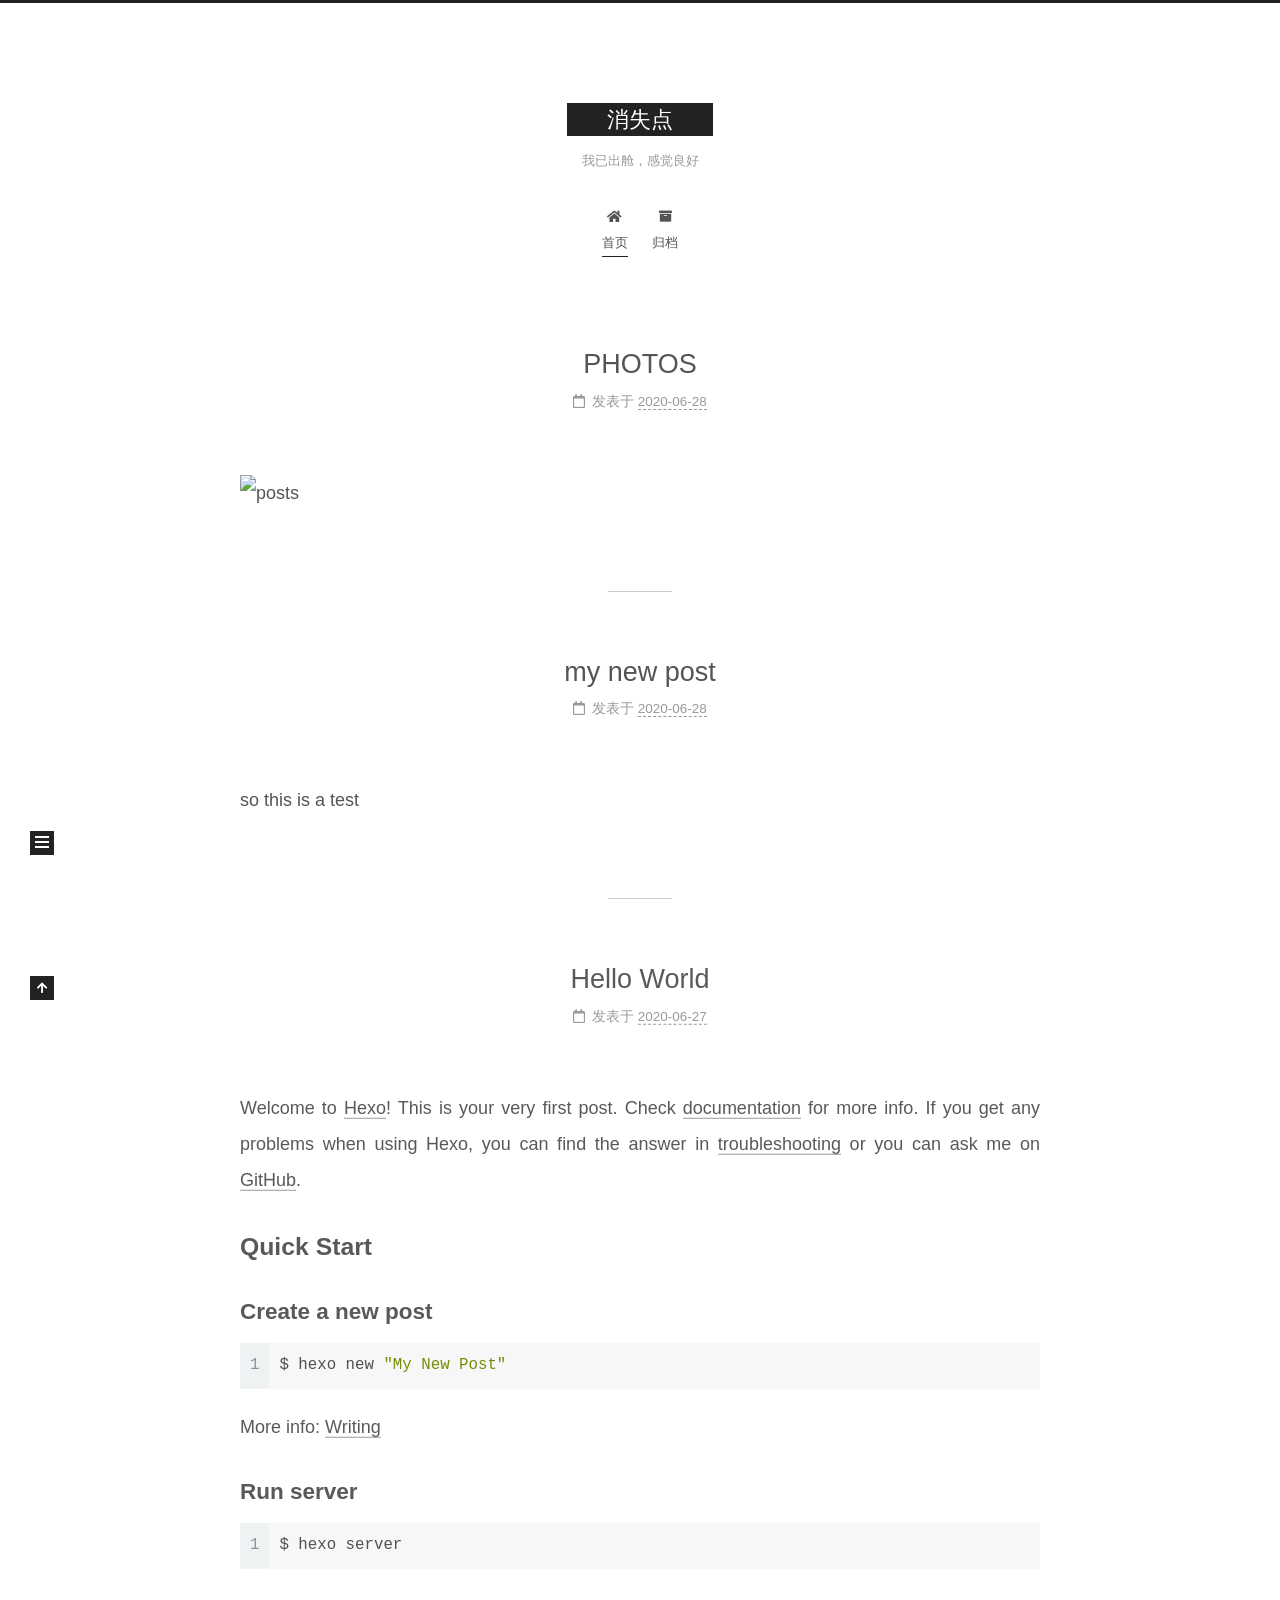
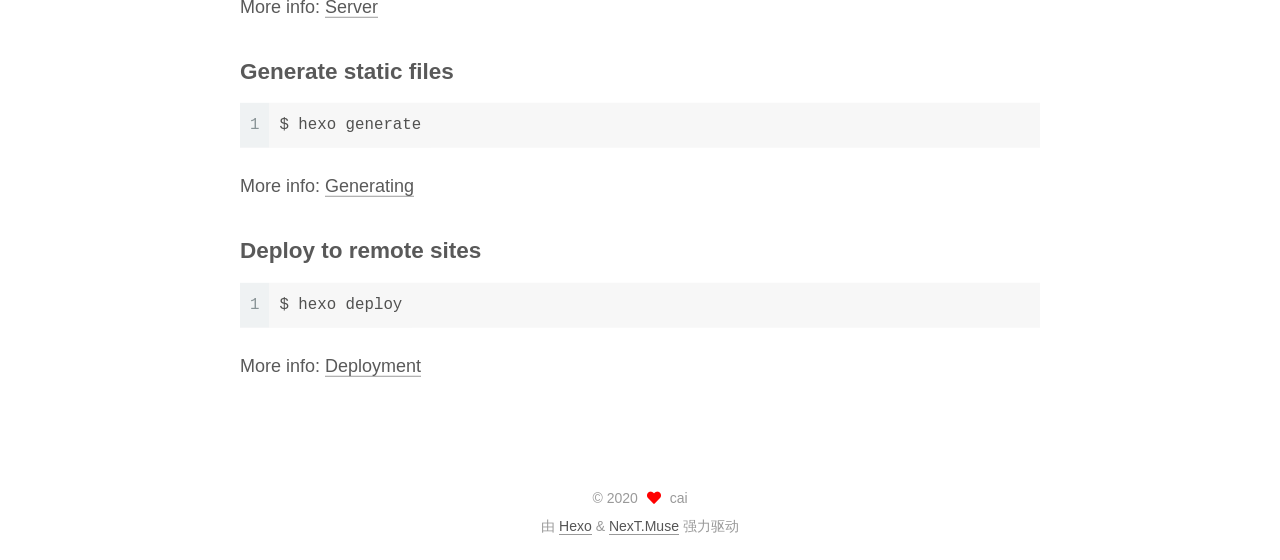
==== commit b1e1b18a: "Site updated: 2020-06-28 14:40:37" ====
--- a/index.html
+++ b/index.html
@@ -17,18 +17,18 @@
 
 <script id="hexo-configurations">
     var NexT = window.NexT || {};
-    var CONFIG = {"hostname":"yoursite.com","root":"/","scheme":"Muse","version":"7.8.0","exturl":false,"sidebar":{"position":"left","display":"post","padding":18,"offset":12,"onmobile":false},"copycode":{"enable":false,"show_result":false,"style":null},"back2top":{"enable":true,"sidebar":false,"scrollpercent":false},"bookmark":{"enable":false,"color":"#222","save":"auto"},"fancybox":false,"mediumzoom":false,"lazyload":false,"pangu":false,"comments":{"style":"tabs","active":null,"storage":true,"lazyload":false,"nav":null},"algolia":{"hits":{"per_page":10},"labels":{"input_placeholder":"Search for Posts","hits_empty":"We didn't find any results for the search: ${query}","hits_stats":"${hits} results found in ${time} ms"}},"localsearch":{"enable":false,"trigger":"auto","top_n_per_article":1,"unescape":false,"preload":false},"motion":{"enable":true,"async":false,"transition":{"post_block":"fadeIn","post_header":"slideDownIn","post_body":"slideDownIn","coll_header":"slideLeftIn","sidebar":"slideUpIn"}}};
+    var CONFIG = {"hostname":"brucecai-2001.github.io","root":"/","scheme":"Muse","version":"7.8.0","exturl":false,"sidebar":{"position":"left","display":"post","padding":18,"offset":12,"onmobile":false},"copycode":{"enable":false,"show_result":false,"style":null},"back2top":{"enable":true,"sidebar":false,"scrollpercent":false},"bookmark":{"enable":false,"color":"#222","save":"auto"},"fancybox":false,"mediumzoom":false,"lazyload":false,"pangu":false,"comments":{"style":"tabs","active":null,"storage":true,"lazyload":false,"nav":null},"algolia":{"hits":{"per_page":10},"labels":{"input_placeholder":"Search for Posts","hits_empty":"We didn't find any results for the search: ${query}","hits_stats":"${hits} results found in ${time} ms"}},"localsearch":{"enable":false,"trigger":"auto","top_n_per_article":1,"unescape":false,"preload":false},"motion":{"enable":true,"async":false,"transition":{"post_block":"fadeIn","post_header":"slideDownIn","post_body":"slideDownIn","coll_header":"slideLeftIn","sidebar":"slideUpIn"}}};
   </script>
 
   <meta property="og:type" content="website">
 <meta property="og:title" content="消失点">
-<meta property="og:url" content="http://yoursite.com/index.html">
+<meta property="og:url" content="http://brucecai-2001.github.io/index.html">
 <meta property="og:site_name" content="消失点">
 <meta property="og:locale" content="zh_CN">
 <meta property="article:author" content="cai">
 <meta name="twitter:card" content="summary">
 
-<link rel="canonical" href="http://yoursite.com/">
+<link rel="canonical" href="http://brucecai-2001.github.io/">
 
 
 <script id="page-configurations">
@@ -146,7 +146,7 @@
   
   
   <article itemscope itemtype="http://schema.org/Article" class="post-block" lang="zh-CN">
-    <link itemprop="mainEntityOfPage" href="http://yoursite.com/2020/06/28/PHOTOS/">
+    <link itemprop="mainEntityOfPage" href="http://brucecai-2001.github.io/2020/06/28/PHOTOS/">
 
     <span hidden itemprop="author" itemscope itemtype="http://schema.org/Person">
       <meta itemprop="image" content="/images/avatar.gif">
@@ -185,7 +185,7 @@
     <div class="post-body" itemprop="articleBody">
 
       
-          <p><img src="/.com//M8.JPEG" alt="posts"></p>
+          <p><img src="/.io//M8.JPEG" alt="posts"></p>
 
       
     </div>
@@ -205,7 +205,7 @@
   
   
   <article itemscope itemtype="http://schema.org/Article" class="post-block" lang="zh-CN">
-    <link itemprop="mainEntityOfPage" href="http://yoursite.com/2020/06/28/my-new-post/">
+    <link itemprop="mainEntityOfPage" href="http://brucecai-2001.github.io/2020/06/28/my-new-post/">
 
     <span hidden itemprop="author" itemscope itemtype="http://schema.org/Person">
       <meta itemprop="image" content="/images/avatar.gif">
@@ -264,7 +264,7 @@
   
   
   <article itemscope itemtype="http://schema.org/Article" class="post-block" lang="zh-CN">
-    <link itemprop="mainEntityOfPage" href="http://yoursite.com/2020/06/27/hello-world/">
+    <link itemprop="mainEntityOfPage" href="http://brucecai-2001.github.io/2020/06/27/hello-world/">
 
     <span hidden itemprop="author" itemscope itemtype="http://schema.org/Person">
       <meta itemprop="image" content="/images/avatar.gif">
--- a/css/main.css
+++ b/css/main.css
@@ -1168,7 +1168,7 @@
 }
 .links-of-author a::before,
 .links-of-author span.exturl::before {
-  background: #655286;
+  background: #9fff58;
   border-radius: 50%;
   content: ' ';
   display: inline-block;
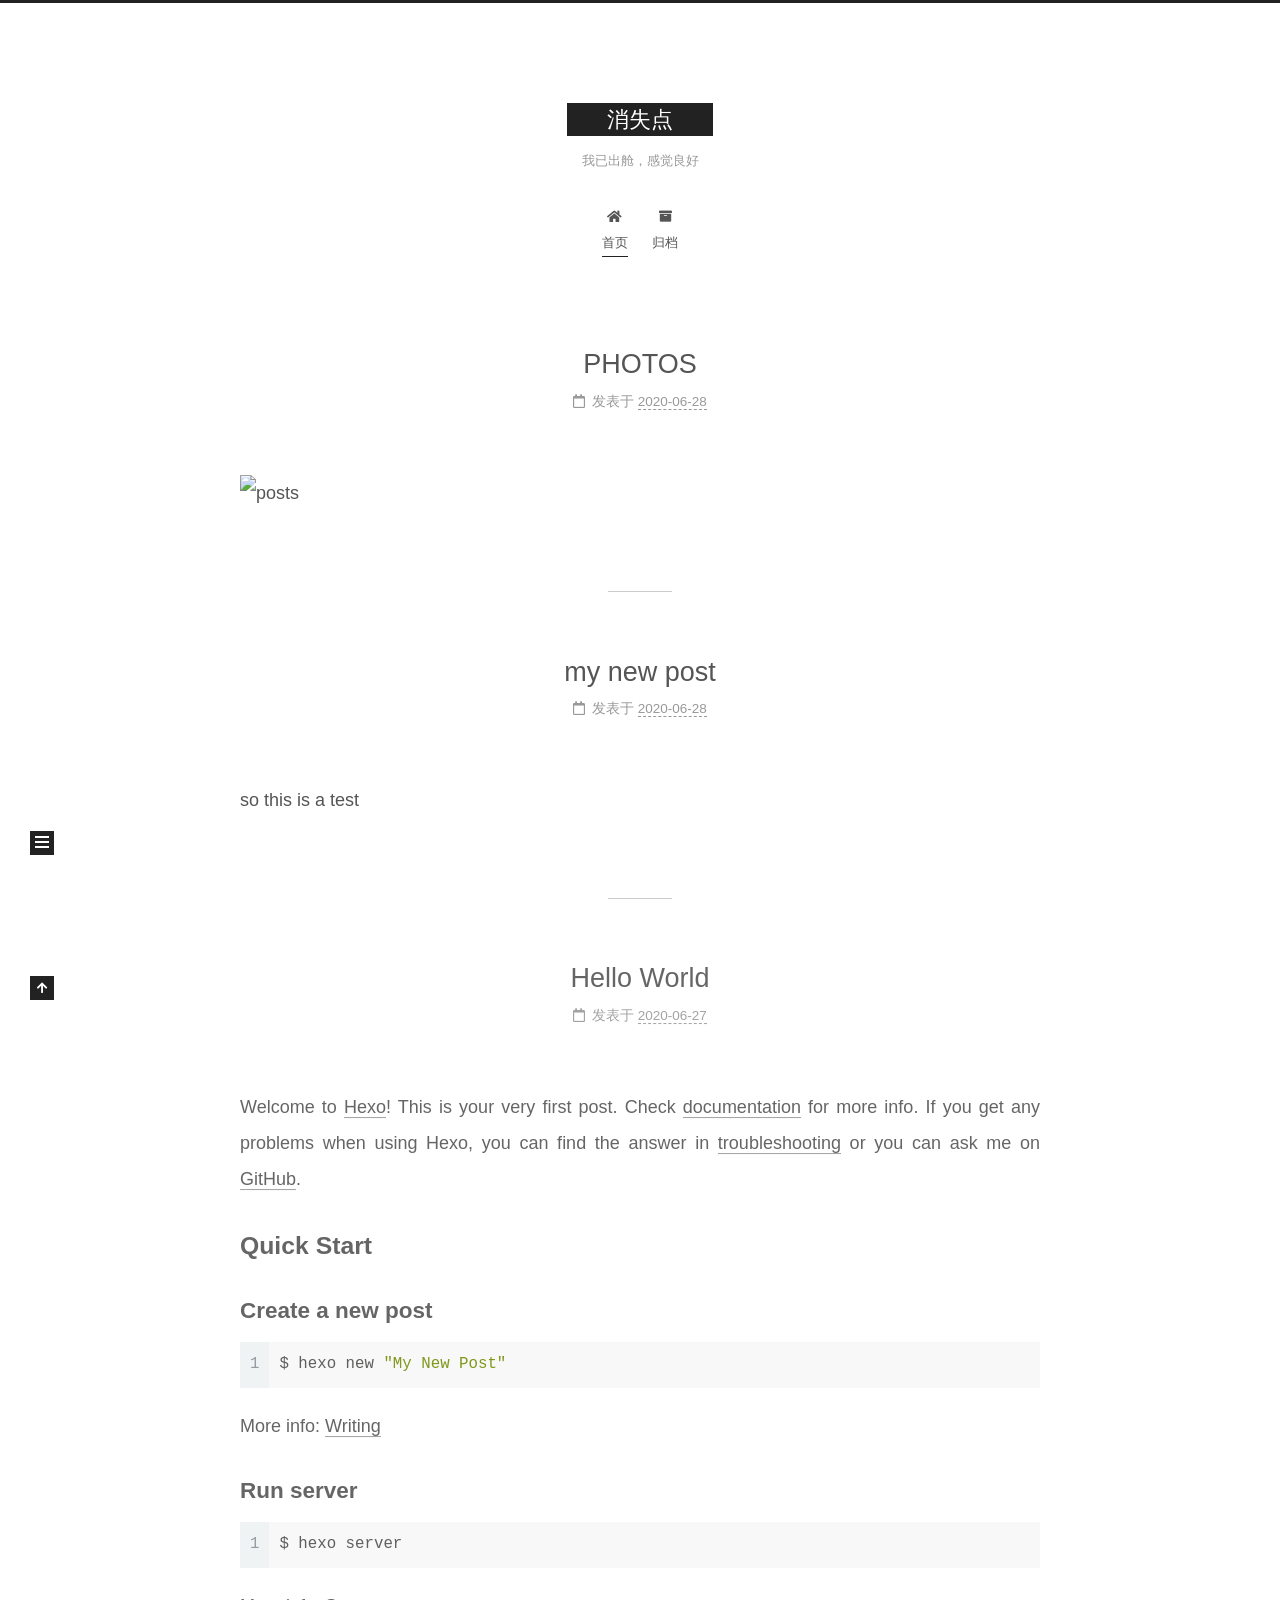
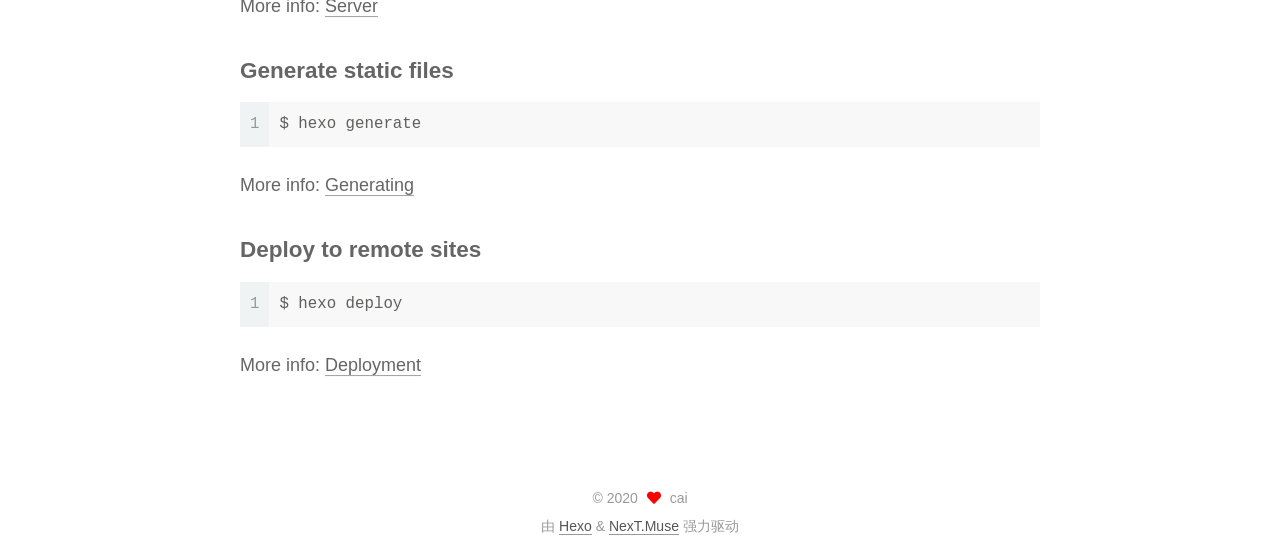
==== commit 7fcd6c32: "Site updated: 2020-06-28 14:46:41" ====
--- a/index.html
+++ b/index.html
@@ -185,7 +185,7 @@
     <div class="post-body" itemprop="articleBody">
 
       
-          <p><img src="/.io//M8.JPEG" alt="posts"></p>
+          <p><img src="/2020/06/28/PHOTOS/M8.JPEG" alt="posts"></p>
 
       
     </div>
--- a/css/main.css
+++ b/css/main.css
@@ -1168,7 +1168,7 @@
 }
 .links-of-author a::before,
 .links-of-author span.exturl::before {
-  background: #9fff58;
+  background: #ff62a2;
   border-radius: 50%;
   content: ' ';
   display: inline-block;
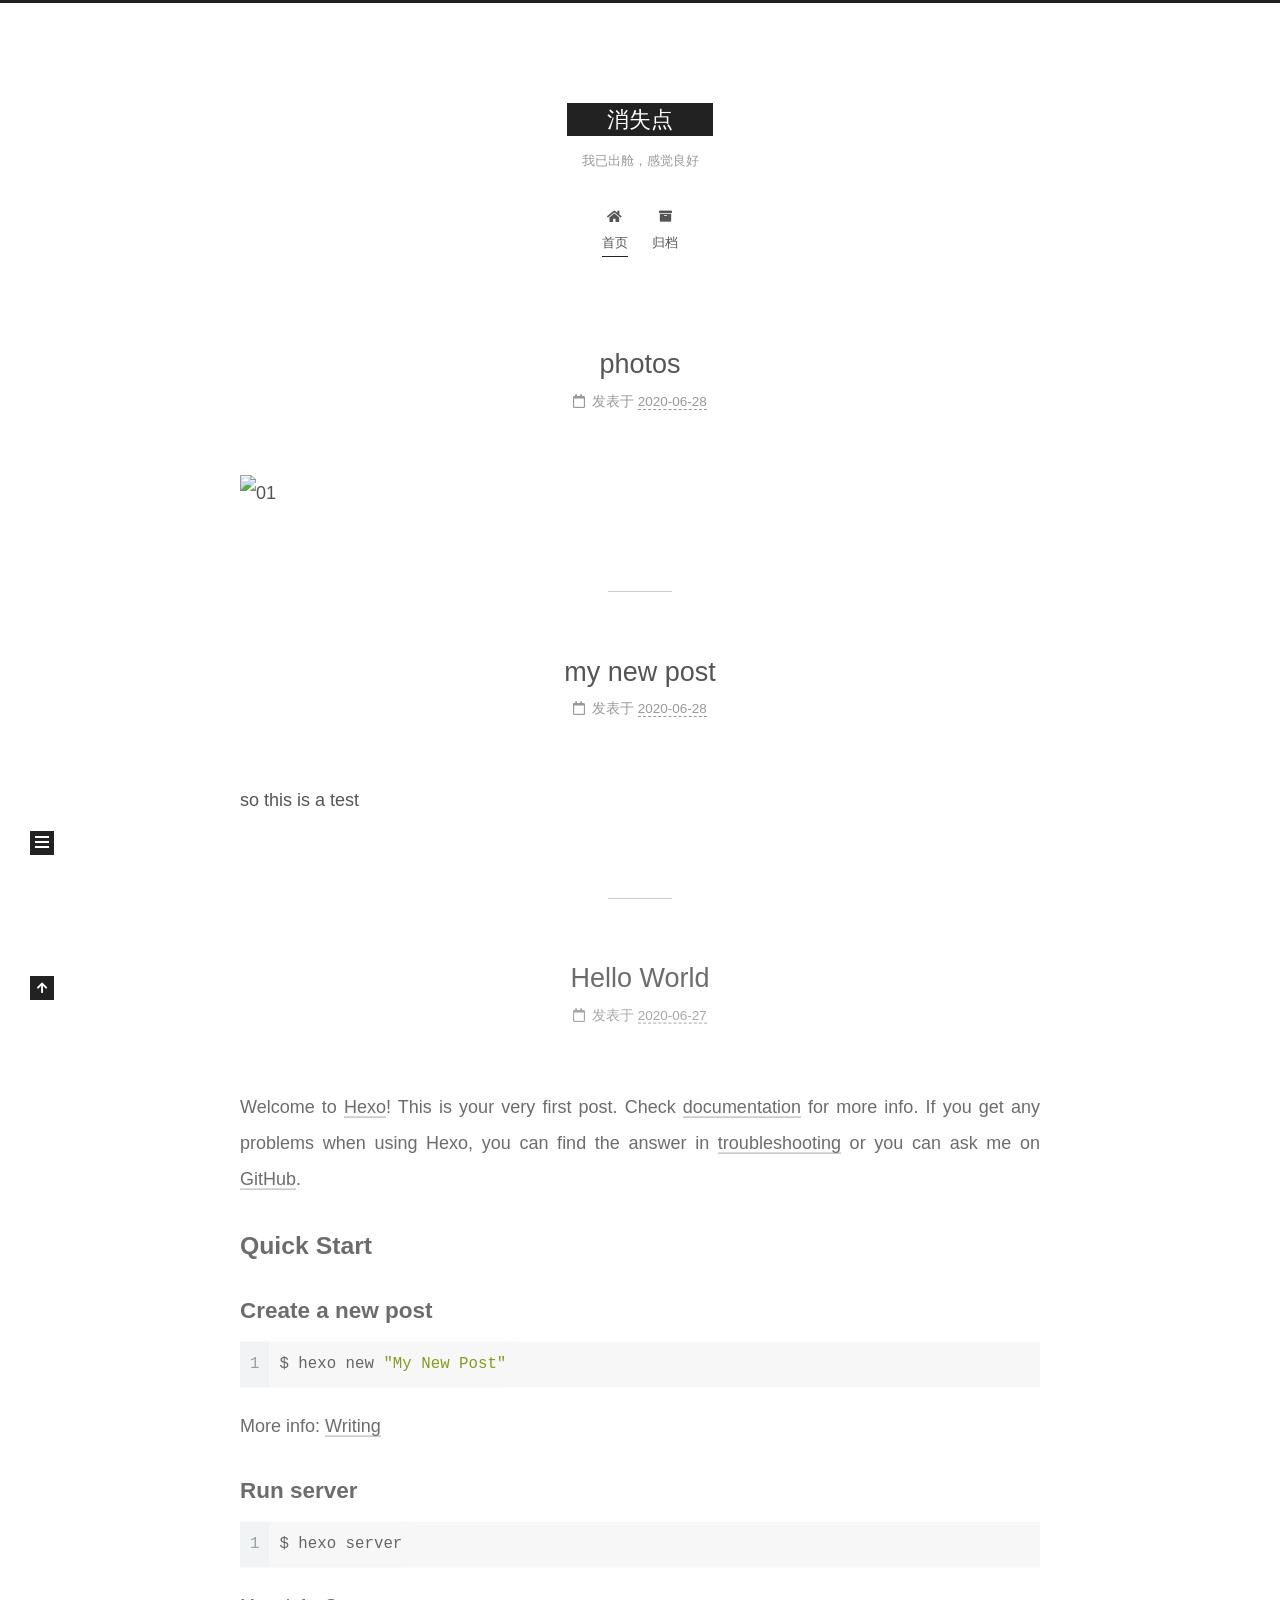
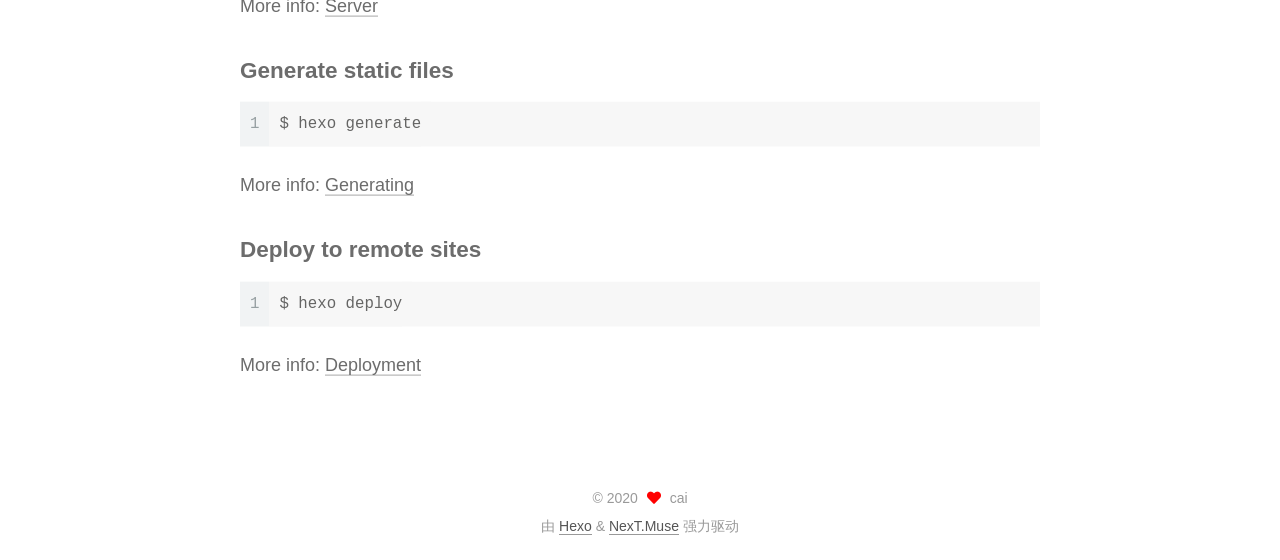
==== commit 18561dae: "Site updated: 2020-06-28 15:02:51" ====
--- a/index.html
+++ b/index.html
@@ -146,7 +146,7 @@
   
   
   <article itemscope itemtype="http://schema.org/Article" class="post-block" lang="zh-CN">
-    <link itemprop="mainEntityOfPage" href="http://brucecai-2001.github.io/2020/06/28/PHOTOS/">
+    <link itemprop="mainEntityOfPage" href="http://brucecai-2001.github.io/2020/06/28/photos/">
 
     <span hidden itemprop="author" itemscope itemtype="http://schema.org/Person">
       <meta itemprop="image" content="/images/avatar.gif">
@@ -160,7 +160,7 @@
       <header class="post-header">
         <h2 class="post-title" itemprop="name headline">
           
-            <a href="/2020/06/28/PHOTOS/" class="post-title-link" itemprop="url">PHOTOS</a>
+            <a href="/2020/06/28/photos/" class="post-title-link" itemprop="url">photos</a>
         </h2>
 
         <div class="post-meta">
@@ -171,7 +171,7 @@
               <span class="post-meta-item-text">发表于</span>
               
 
-              <time title="创建时间：2020-06-28 14:05:28 / 修改时间：14:31:45" itemprop="dateCreated datePublished" datetime="2020-06-28T14:05:28+08:00">2020-06-28</time>
+              <time title="创建时间：2020-06-28 15:00:01 / 修改时间：15:02:33" itemprop="dateCreated datePublished" datetime="2020-06-28T15:00:01+08:00">2020-06-28</time>
             </span>
 
           
@@ -185,7 +185,7 @@
     <div class="post-body" itemprop="articleBody">
 
       
-          <p><img src="/2020/06/28/PHOTOS/M8.JPEG" alt="posts"></p>
+          <p><img src="/2020/06/28/photos/M8.jpeg" alt="01"></p>
 
       
     </div>
--- a/css/main.css
+++ b/css/main.css
@@ -1168,7 +1168,7 @@
 }
 .links-of-author a::before,
 .links-of-author span.exturl::before {
-  background: #ff62a2;
+  background: #fb5c91;
   border-radius: 50%;
   content: ' ';
   display: inline-block;
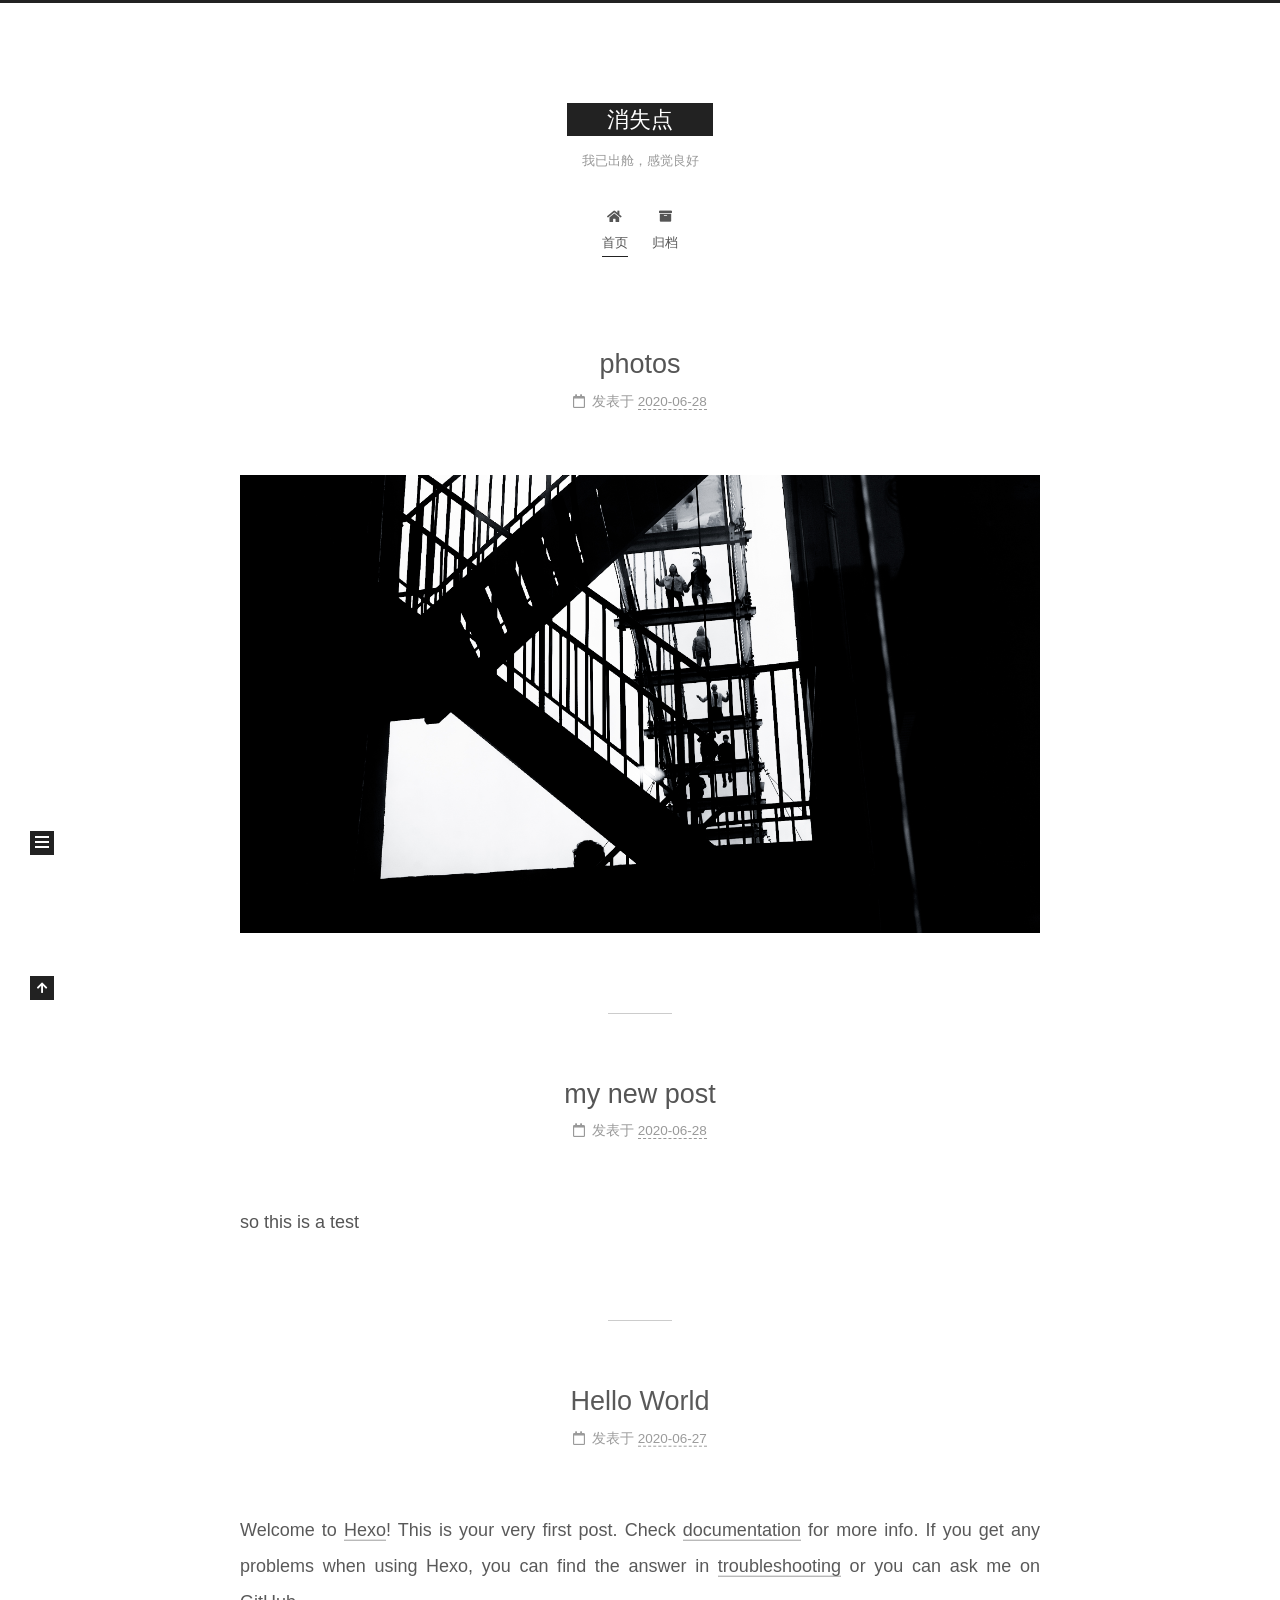
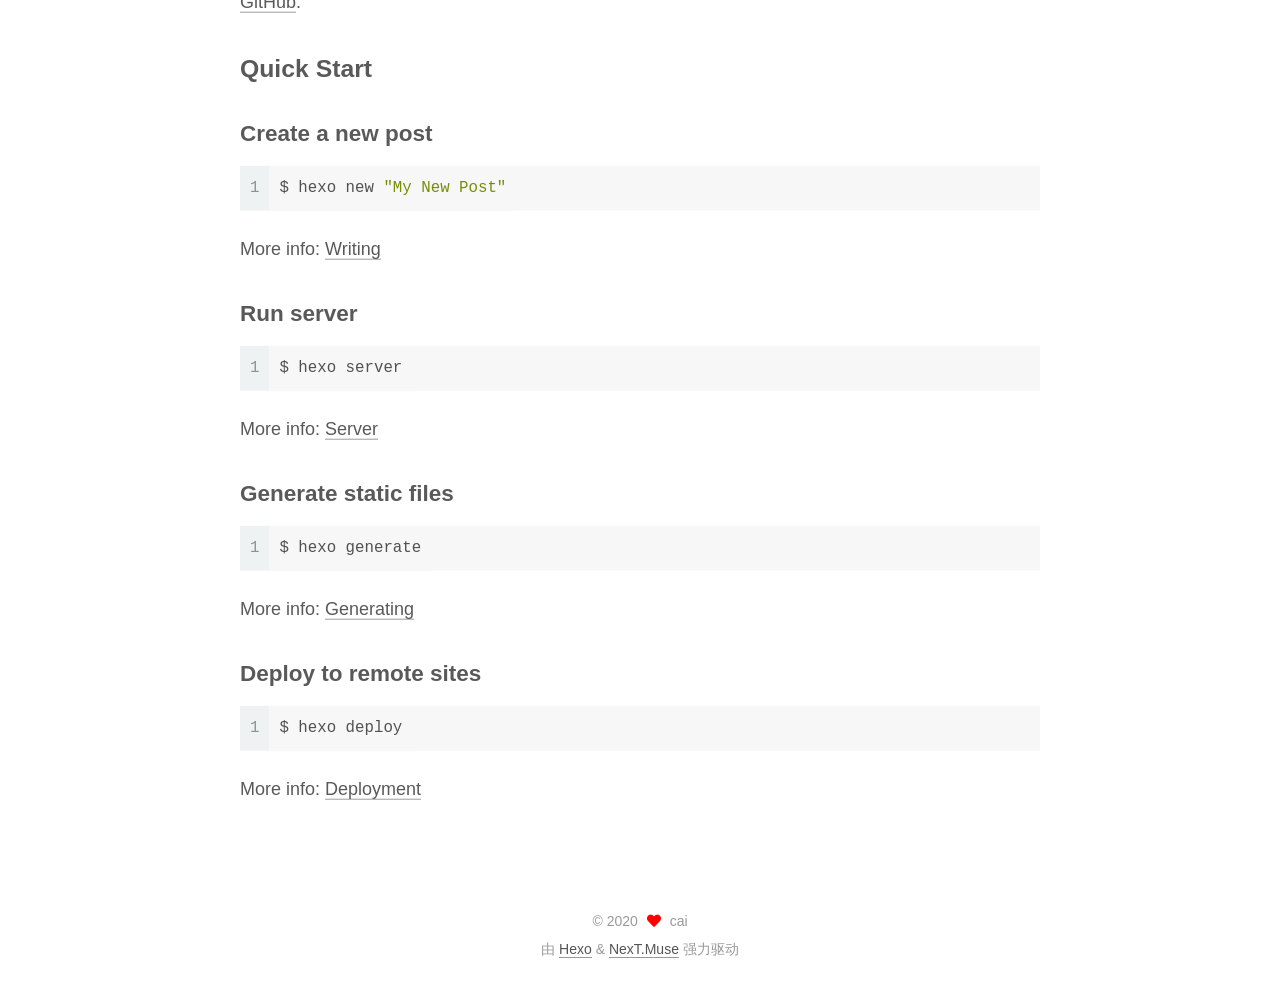
==== commit 74f656dc: "Site updated: 2020-06-28 15:08:12" ====
--- a/index.html
+++ b/index.html
@@ -171,7 +171,7 @@
               <span class="post-meta-item-text">发表于</span>
               
 
-              <time title="创建时间：2020-06-28 15:00:01 / 修改时间：15:02:33" itemprop="dateCreated datePublished" datetime="2020-06-28T15:00:01+08:00">2020-06-28</time>
+              <time title="创建时间：2020-06-28 15:00:01 / 修改时间：15:07:39" itemprop="dateCreated datePublished" datetime="2020-06-28T15:00:01+08:00">2020-06-28</time>
             </span>
 
           
@@ -185,7 +185,7 @@
     <div class="post-body" itemprop="articleBody">
 
       
-          <p><img src="/2020/06/28/photos/M8.jpeg" alt="01"></p>
+          <p><img src="/2020/06/28/photos/01.jpg" alt="01"></p>
 
       
     </div>
--- a/css/main.css
+++ b/css/main.css
@@ -1168,7 +1168,7 @@
 }
 .links-of-author a::before,
 .links-of-author span.exturl::before {
-  background: #fb5c91;
+  background: #824fff;
   border-radius: 50%;
   content: ' ';
   display: inline-block;
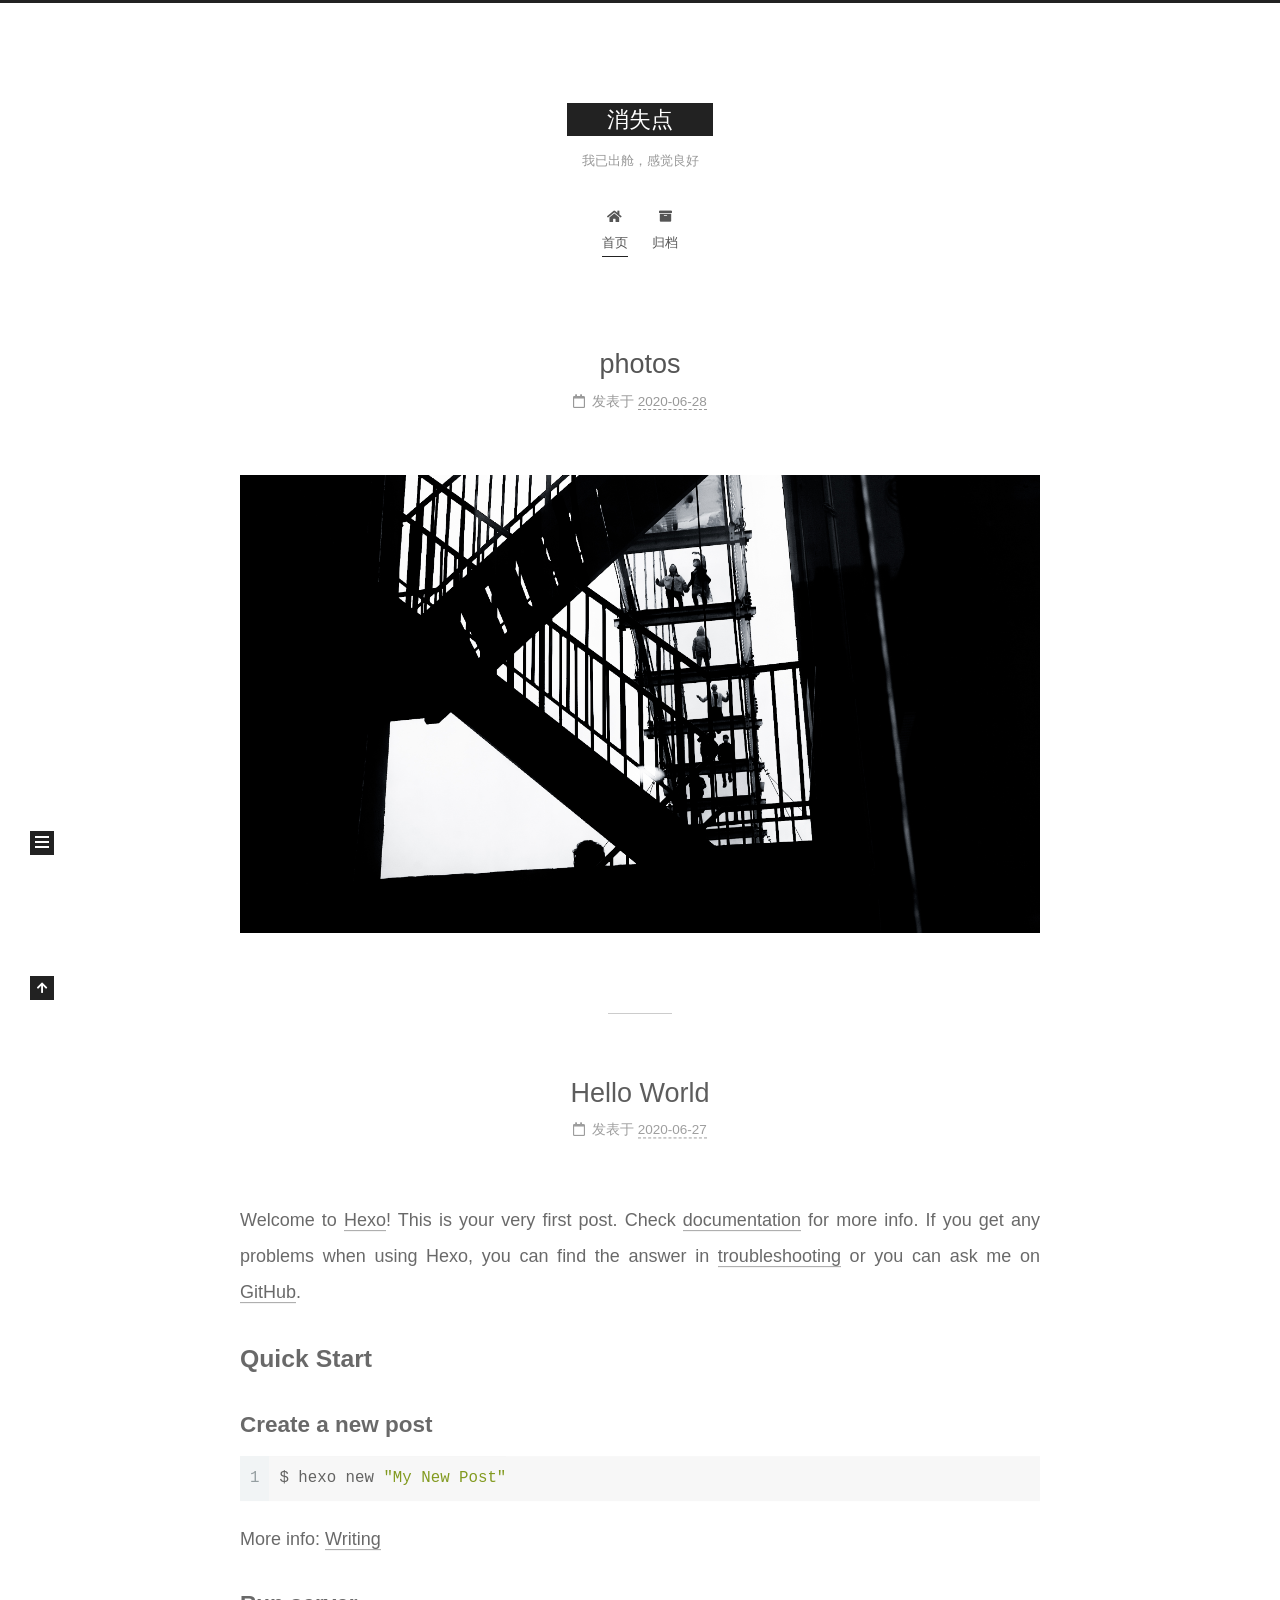
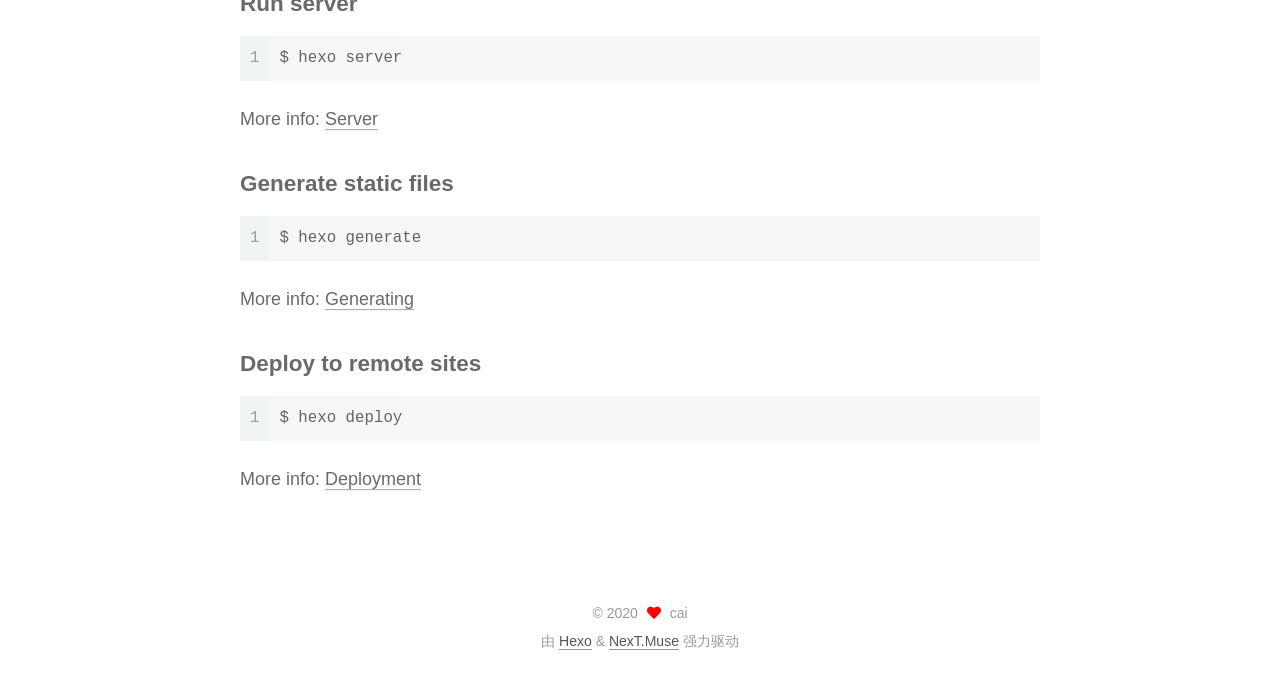
==== commit 4912f3d9: "Site updated: 2020-06-28 15:57:42" ====
--- a/index.html
+++ b/index.html
@@ -186,65 +186,6 @@
 
       
           <p><img src="/2020/06/28/photos/01.jpg" alt="01"></p>
-
-      
-    </div>
-
-    
-    
-    
-      <footer class="post-footer">
-        <div class="post-eof"></div>
-      </footer>
-  </article>
-  
-  
-  
-
-      
-  
-  
-  <article itemscope itemtype="http://schema.org/Article" class="post-block" lang="zh-CN">
-    <link itemprop="mainEntityOfPage" href="http://brucecai-2001.github.io/2020/06/28/my-new-post/">
-
-    <span hidden itemprop="author" itemscope itemtype="http://schema.org/Person">
-      <meta itemprop="image" content="/images/avatar.gif">
-      <meta itemprop="name" content="cai">
-      <meta itemprop="description" content="">
-    </span>
-
-    <span hidden itemprop="publisher" itemscope itemtype="http://schema.org/Organization">
-      <meta itemprop="name" content="消失点">
-    </span>
-      <header class="post-header">
-        <h2 class="post-title" itemprop="name headline">
-          
-            <a href="/2020/06/28/my-new-post/" class="post-title-link" itemprop="url">my new post</a>
-        </h2>
-
-        <div class="post-meta">
-            <span class="post-meta-item">
-              <span class="post-meta-item-icon">
-                <i class="far fa-calendar"></i>
-              </span>
-              <span class="post-meta-item-text">发表于</span>
-              
-
-              <time title="创建时间：2020-06-28 00:54:58 / 修改时间：00:56:15" itemprop="dateCreated datePublished" datetime="2020-06-28T00:54:58+08:00">2020-06-28</time>
-            </span>
-
-          
-
-        </div>
-      </header>
-
-    
-    
-    
-    <div class="post-body" itemprop="articleBody">
-
-      
-          <p>so this is a test</p>
 
       
     </div>
@@ -396,12 +337,12 @@
       <div class="site-state-item site-state-posts">
           <a href="/archives/">
         
-          <span class="site-state-item-count">3</span>
+          <span class="site-state-item-count">2</span>
           <span class="site-state-item-name">日志</span>
         </a>
       </div>
       <div class="site-state-item site-state-tags">
-        <span class="site-state-item-count">2</span>
+        <span class="site-state-item-count">1</span>
         <span class="site-state-item-name">标签</span>
       </div>
   </nav>
--- a/css/main.css
+++ b/css/main.css
@@ -1168,7 +1168,7 @@
 }
 .links-of-author a::before,
 .links-of-author span.exturl::before {
-  background: #824fff;
+  background: #bb05be;
   border-radius: 50%;
   content: ' ';
   display: inline-block;
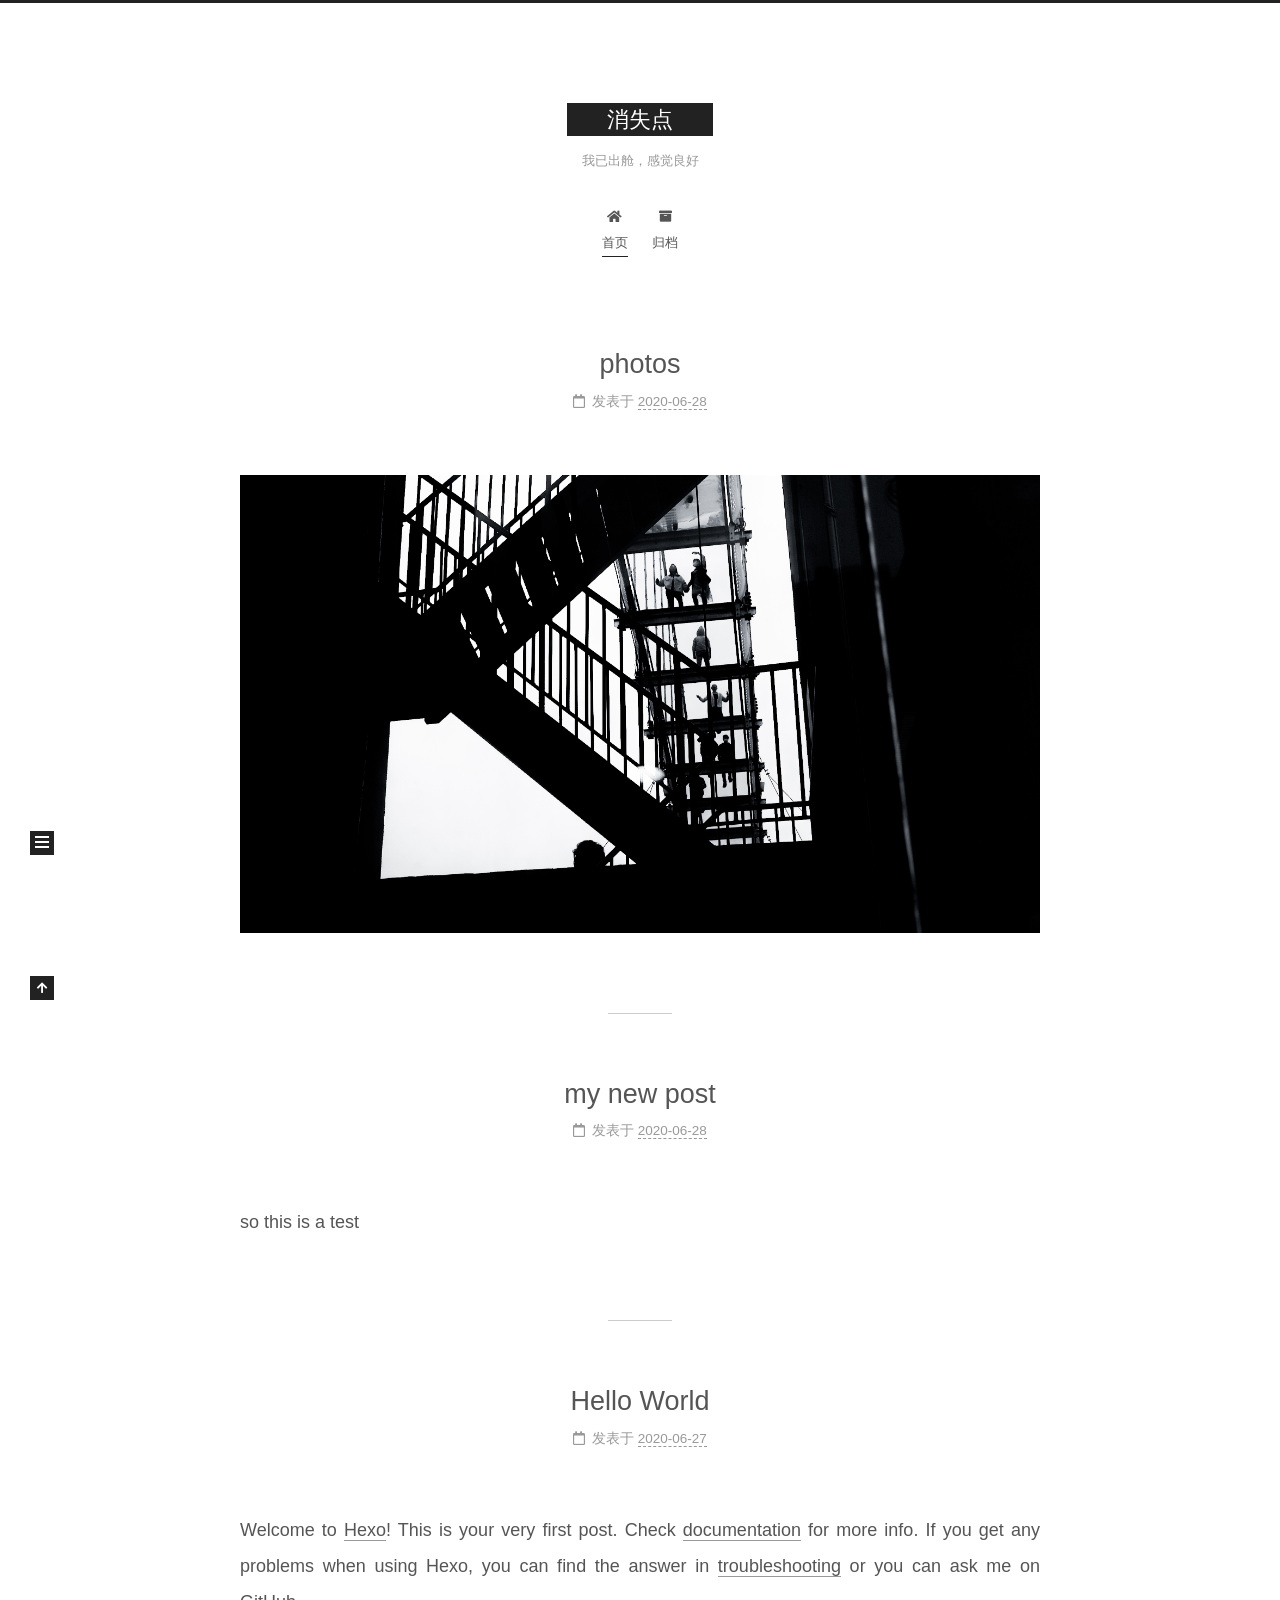
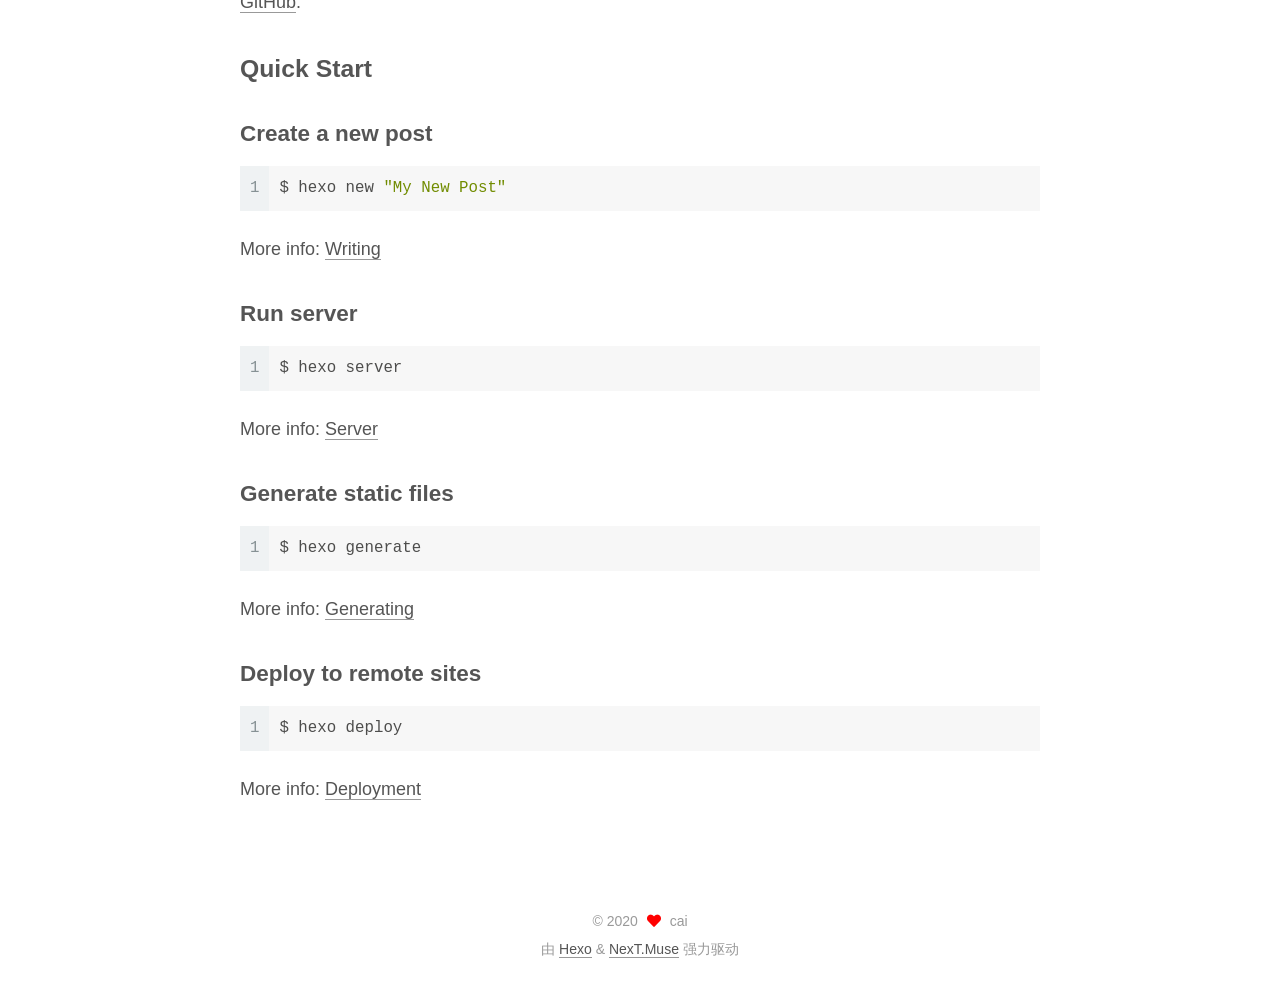
==== commit 7d52d364: "Site updated: 2020-06-28 15:59:56" ====
--- a/index.html
+++ b/index.html
@@ -186,6 +186,65 @@
 
       
           <p><img src="/2020/06/28/photos/01.jpg" alt="01"></p>
+
+      
+    </div>
+
+    
+    
+    
+      <footer class="post-footer">
+        <div class="post-eof"></div>
+      </footer>
+  </article>
+  
+  
+  
+
+      
+  
+  
+  <article itemscope itemtype="http://schema.org/Article" class="post-block" lang="zh-CN">
+    <link itemprop="mainEntityOfPage" href="http://brucecai-2001.github.io/2020/06/28/my-new-post/">
+
+    <span hidden itemprop="author" itemscope itemtype="http://schema.org/Person">
+      <meta itemprop="image" content="/images/avatar.gif">
+      <meta itemprop="name" content="cai">
+      <meta itemprop="description" content="">
+    </span>
+
+    <span hidden itemprop="publisher" itemscope itemtype="http://schema.org/Organization">
+      <meta itemprop="name" content="消失点">
+    </span>
+      <header class="post-header">
+        <h2 class="post-title" itemprop="name headline">
+          
+            <a href="/2020/06/28/my-new-post/" class="post-title-link" itemprop="url">my new post</a>
+        </h2>
+
+        <div class="post-meta">
+            <span class="post-meta-item">
+              <span class="post-meta-item-icon">
+                <i class="far fa-calendar"></i>
+              </span>
+              <span class="post-meta-item-text">发表于</span>
+              
+
+              <time title="创建时间：2020-06-28 00:54:58 / 修改时间：15:59:36" itemprop="dateCreated datePublished" datetime="2020-06-28T00:54:58+08:00">2020-06-28</time>
+            </span>
+
+          
+
+        </div>
+      </header>
+
+    
+    
+    
+    <div class="post-body" itemprop="articleBody">
+
+      
+          <p>so this is a test</p>
 
       
     </div>
@@ -337,12 +396,12 @@
       <div class="site-state-item site-state-posts">
           <a href="/archives/">
         
-          <span class="site-state-item-count">2</span>
+          <span class="site-state-item-count">3</span>
           <span class="site-state-item-name">日志</span>
         </a>
       </div>
       <div class="site-state-item site-state-tags">
-        <span class="site-state-item-count">1</span>
+        <span class="site-state-item-count">2</span>
         <span class="site-state-item-name">标签</span>
       </div>
   </nav>
--- a/css/main.css
+++ b/css/main.css
@@ -1168,7 +1168,7 @@
 }
 .links-of-author a::before,
 .links-of-author span.exturl::before {
-  background: #bb05be;
+  background: #c4ffb3;
   border-radius: 50%;
   content: ' ';
   display: inline-block;
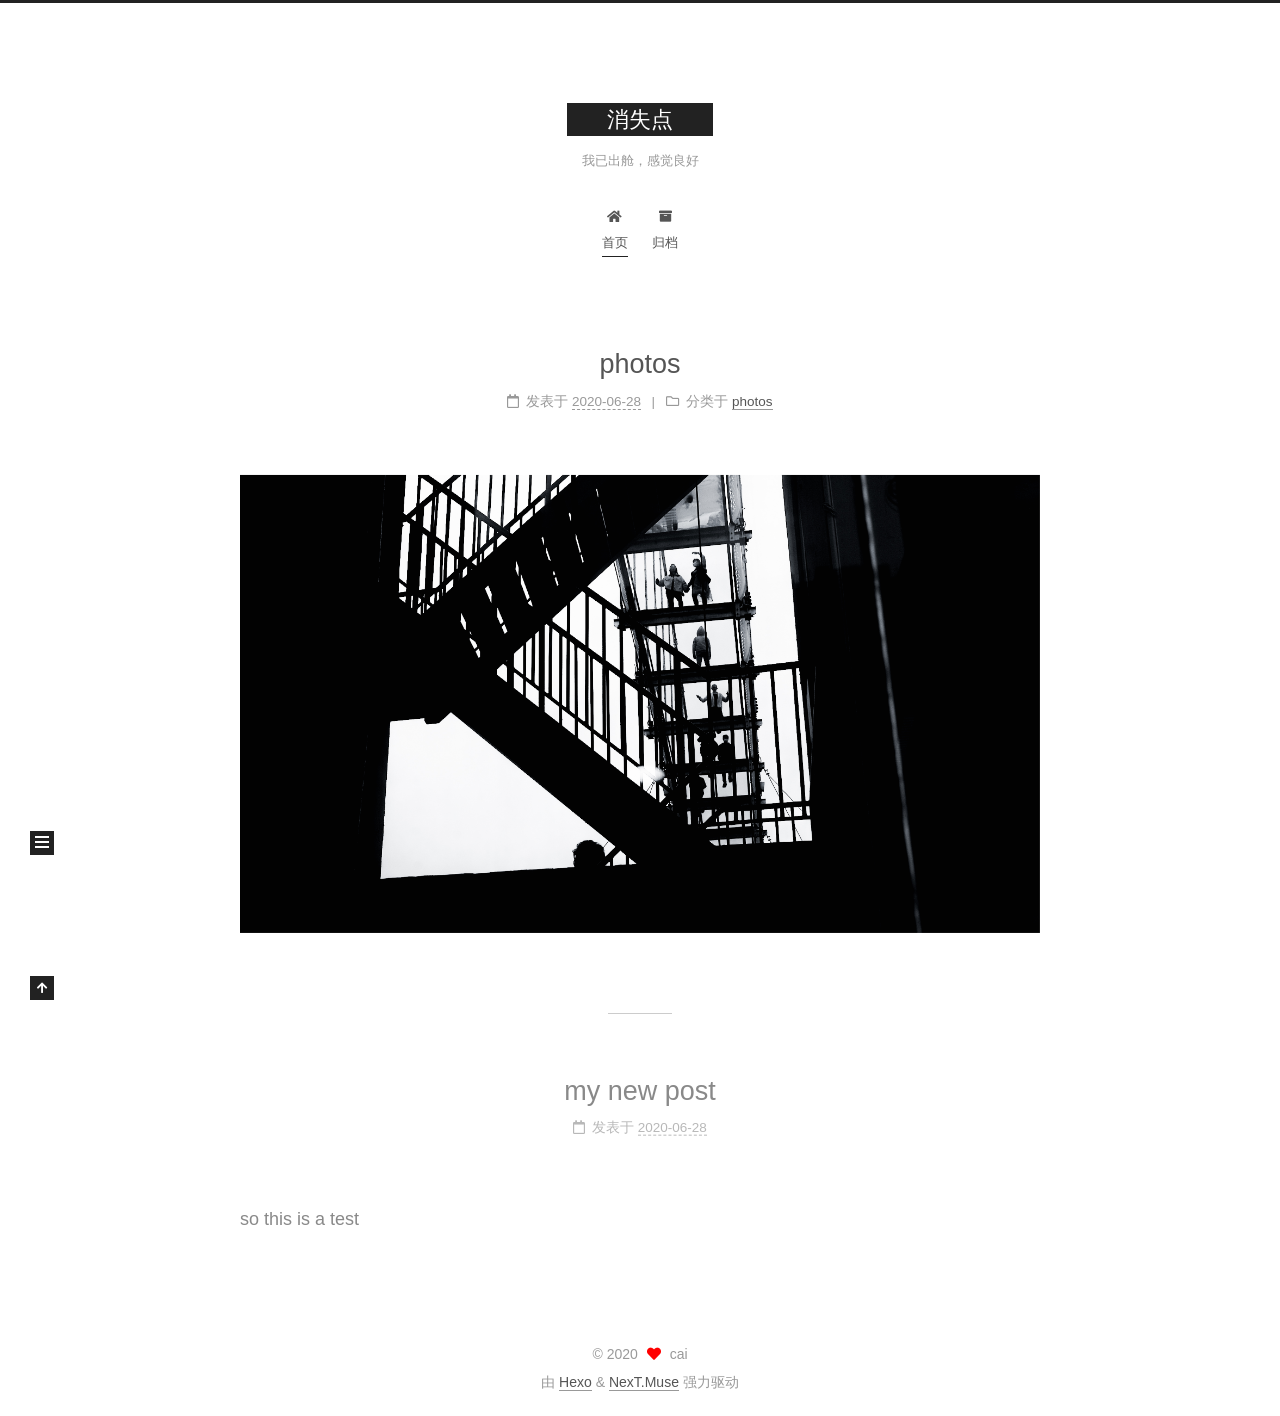
==== commit 58bc76f0: "Site updated: 2020-06-28 16:10:59" ====
--- a/index.html
+++ b/index.html
@@ -171,7 +171,16 @@
               <span class="post-meta-item-text">发表于</span>
               
 
-              <time title="创建时间：2020-06-28 15:00:01 / 修改时间：15:07:39" itemprop="dateCreated datePublished" datetime="2020-06-28T15:00:01+08:00">2020-06-28</time>
+              <time title="创建时间：2020-06-28 15:00:01 / 修改时间：16:08:50" itemprop="dateCreated datePublished" datetime="2020-06-28T15:00:01+08:00">2020-06-28</time>
+            </span>
+            <span class="post-meta-item">
+              <span class="post-meta-item-icon">
+                <i class="far fa-folder"></i>
+              </span>
+              <span class="post-meta-item-text">分类于</span>
+                <span itemprop="about" itemscope itemtype="http://schema.org/Thing">
+                  <a href="/categories/photos/" itemprop="url" rel="index"><span itemprop="name">photos</span></a>
+                </span>
             </span>
 
           
@@ -230,7 +239,7 @@
               <span class="post-meta-item-text">发表于</span>
               
 
-              <time title="创建时间：2020-06-28 00:54:58 / 修改时间：15:59:36" itemprop="dateCreated datePublished" datetime="2020-06-28T00:54:58+08:00">2020-06-28</time>
+              <time title="创建时间：2020-06-28 00:54:58 / 修改时间：16:08:19" itemprop="dateCreated datePublished" datetime="2020-06-28T00:54:58+08:00">2020-06-28</time>
             </span>
 
           
@@ -245,76 +254,6 @@
 
       
           <p>so this is a test</p>
-
-      
-    </div>
-
-    
-    
-    
-      <footer class="post-footer">
-        <div class="post-eof"></div>
-      </footer>
-  </article>
-  
-  
-  
-
-      
-  
-  
-  <article itemscope itemtype="http://schema.org/Article" class="post-block" lang="zh-CN">
-    <link itemprop="mainEntityOfPage" href="http://brucecai-2001.github.io/2020/06/27/hello-world/">
-
-    <span hidden itemprop="author" itemscope itemtype="http://schema.org/Person">
-      <meta itemprop="image" content="/images/avatar.gif">
-      <meta itemprop="name" content="cai">
-      <meta itemprop="description" content="">
-    </span>
-
-    <span hidden itemprop="publisher" itemscope itemtype="http://schema.org/Organization">
-      <meta itemprop="name" content="消失点">
-    </span>
-      <header class="post-header">
-        <h2 class="post-title" itemprop="name headline">
-          
-            <a href="/2020/06/27/hello-world/" class="post-title-link" itemprop="url">Hello World</a>
-        </h2>
-
-        <div class="post-meta">
-            <span class="post-meta-item">
-              <span class="post-meta-item-icon">
-                <i class="far fa-calendar"></i>
-              </span>
-              <span class="post-meta-item-text">发表于</span>
-
-              <time title="创建时间：2020-06-27 16:49:58" itemprop="dateCreated datePublished" datetime="2020-06-27T16:49:58+08:00">2020-06-27</time>
-            </span>
-
-          
-
-        </div>
-      </header>
-
-    
-    
-    
-    <div class="post-body" itemprop="articleBody">
-
-      
-          <p>Welcome to <a href="https://hexo.io/" target="_blank" rel="noopener">Hexo</a>! This is your very first post. Check <a href="https://hexo.io/docs/" target="_blank" rel="noopener">documentation</a> for more info. If you get any problems when using Hexo, you can find the answer in <a href="https://hexo.io/docs/troubleshooting.html" target="_blank" rel="noopener">troubleshooting</a> or you can ask me on <a href="https://github.com/hexojs/hexo/issues" target="_blank" rel="noopener">GitHub</a>.</p>
-<h2 id="Quick-Start"><a href="#Quick-Start" class="headerlink" title="Quick Start"></a>Quick Start</h2><h3 id="Create-a-new-post"><a href="#Create-a-new-post" class="headerlink" title="Create a new post"></a>Create a new post</h3><figure class="highlight bash"><table><tr><td class="gutter"><pre><span class="line">1</span><br></pre></td><td class="code"><pre><span class="line">$ hexo new <span class="string">"My New Post"</span></span><br></pre></td></tr></table></figure>
-
-<p>More info: <a href="https://hexo.io/docs/writing.html" target="_blank" rel="noopener">Writing</a></p>
-<h3 id="Run-server"><a href="#Run-server" class="headerlink" title="Run server"></a>Run server</h3><figure class="highlight bash"><table><tr><td class="gutter"><pre><span class="line">1</span><br></pre></td><td class="code"><pre><span class="line">$ hexo server</span><br></pre></td></tr></table></figure>
-
-<p>More info: <a href="https://hexo.io/docs/server.html" target="_blank" rel="noopener">Server</a></p>
-<h3 id="Generate-static-files"><a href="#Generate-static-files" class="headerlink" title="Generate static files"></a>Generate static files</h3><figure class="highlight bash"><table><tr><td class="gutter"><pre><span class="line">1</span><br></pre></td><td class="code"><pre><span class="line">$ hexo generate</span><br></pre></td></tr></table></figure>
-
-<p>More info: <a href="https://hexo.io/docs/generating.html" target="_blank" rel="noopener">Generating</a></p>
-<h3 id="Deploy-to-remote-sites"><a href="#Deploy-to-remote-sites" class="headerlink" title="Deploy to remote sites"></a>Deploy to remote sites</h3><figure class="highlight bash"><table><tr><td class="gutter"><pre><span class="line">1</span><br></pre></td><td class="code"><pre><span class="line">$ hexo deploy</span><br></pre></td></tr></table></figure>
-
-<p>More info: <a href="https://hexo.io/docs/one-command-deployment.html" target="_blank" rel="noopener">Deployment</a></p>
 
       
     </div>
@@ -396,9 +335,13 @@
       <div class="site-state-item site-state-posts">
           <a href="/archives/">
         
-          <span class="site-state-item-count">3</span>
+          <span class="site-state-item-count">2</span>
           <span class="site-state-item-name">日志</span>
         </a>
+      </div>
+      <div class="site-state-item site-state-categories">
+        <span class="site-state-item-count">1</span>
+        <span class="site-state-item-name">分类</span>
       </div>
       <div class="site-state-item site-state-tags">
         <span class="site-state-item-count">2</span>
--- a/css/main.css
+++ b/css/main.css
@@ -1168,7 +1168,7 @@
 }
 .links-of-author a::before,
 .links-of-author span.exturl::before {
-  background: #c4ffb3;
+  background: #18c787;
   border-radius: 50%;
   content: ' ';
   display: inline-block;
